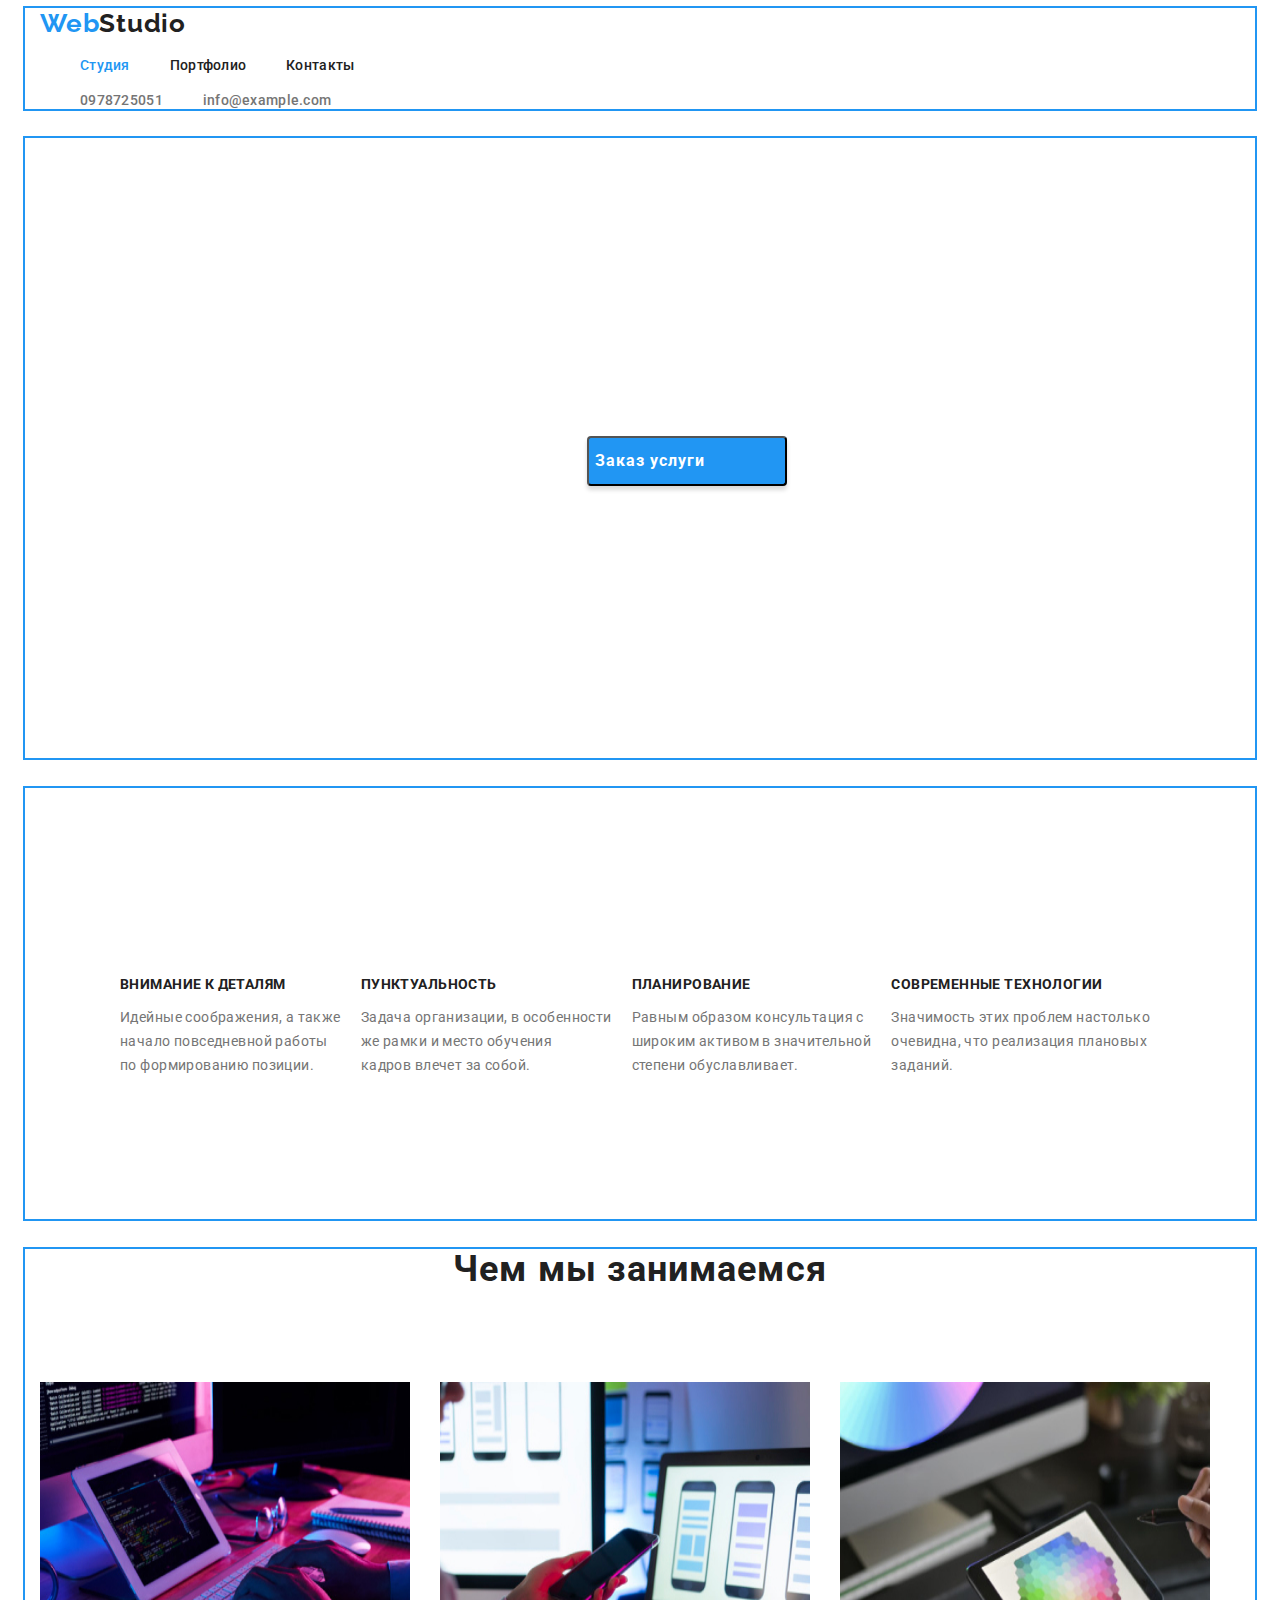
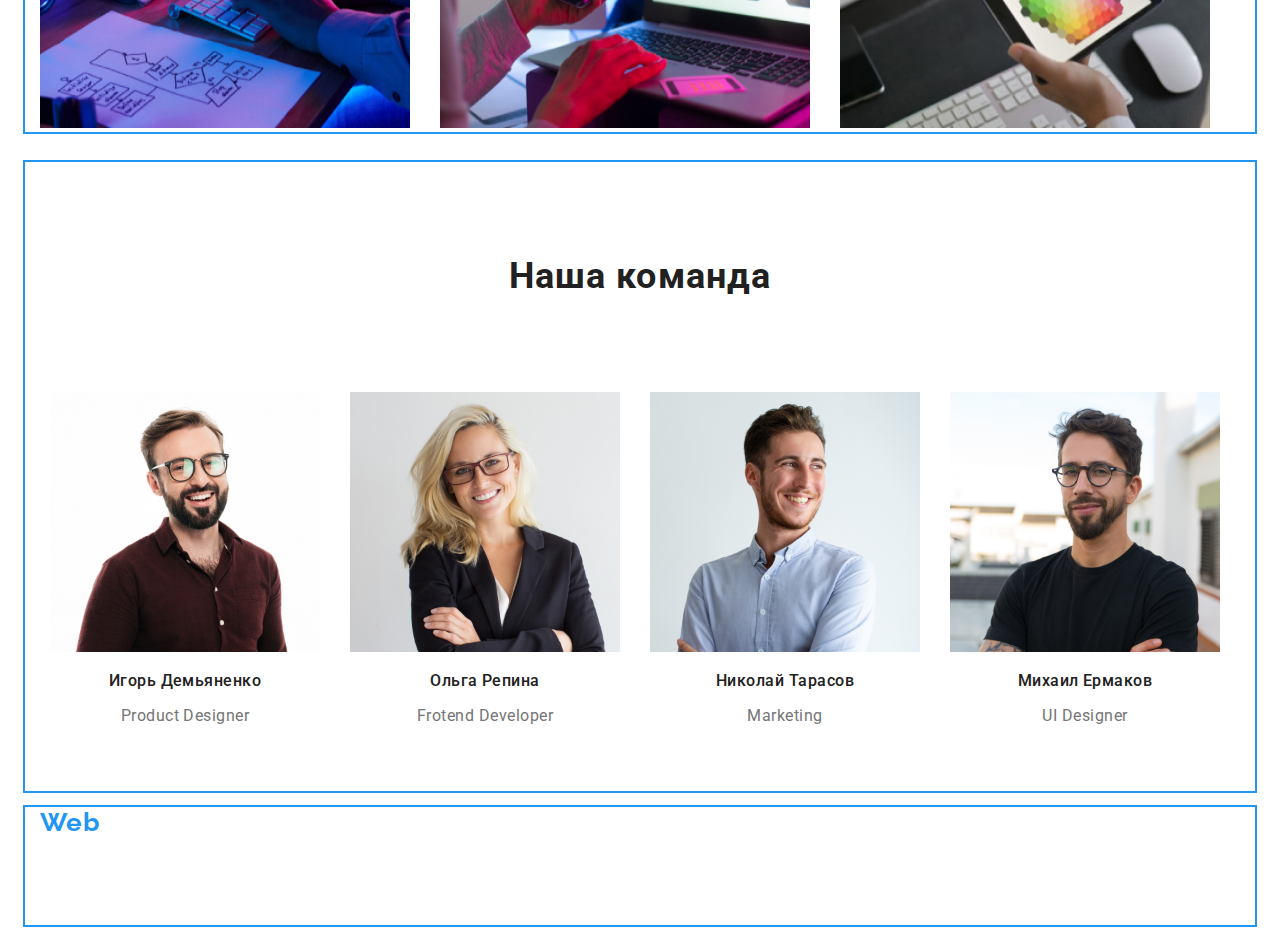
==== index.html @ b0a0b961 "v08" ====
<!DOCTYPE html>
<html lang="ru">
<head>
    <meta charset="UTF-8">
    <meta http-equiv="X-UA-Compatible" content="IE=edge">
    <meta name="viewport" content="width=device-width, initial-scale=1.0">
    <title>HomeWork2|Main</title>
    <link rel="preconnect" href="https://fonts.googleapis.com">
    <link rel="preconnect" href="https://fonts.gstatic.com" crossorigin>
    <link href="https://fonts.googleapis.com/css2?family=Raleway:wght@700&family=Roboto:wght@400;500;700;900&display=swap" rel="stylesheet">
    <link rel="stylesheet" href="https://cdnjs.cloudflare.com/ajax/libs/modern-normalize/1.1.0/modern-normalize.min.css" integrity="sha512-wpPYUAdjBVSE4KJnH1VR1HeZfpl1ub8YT/NKx4PuQ5NmX2tKuGu6U/JRp5y+Y8XG2tV+wKQpNHVUX03MfMFn9Q==" crossorigin="anonymous" referrerpolicy="no-referrer" />
    <link rel="stylesheet" href="./css/index-styles.css"/>
</head>
<body>
   <header>
       <div class="container container-header">
    <a href="./index.html" class="header-logo-web">Web</a><a href="./index.html" class="header-logo-studio">Studio</a>
                   
        <ul class="header-nav-list">
            <li class="header-nav-item"><a href="./index.html" class="header-nav-link-active">Студия</a></li>
            <li class="header-nav-item"><a href="./portfolio.html" class="header-nav-link">Портфолио</a></li>
            <li class="header-nav-item"><a href="./contact.html" class="header-nav-link">Контакты</a></li>
        </ul>
        <ul class="header-contact-list">
            <li class="header-contact-item"><a href="tel:+380978725051" class="header-contact-link-tel">0978725051</a></li>
            <li class="header-contact-item"><a href="mailto:info@example.com" class="header-contact-link-mail">info@example.com</a></li>
        </ul>
    </div>
    </header> 
<main>
    <section>
        <div class="container hero">
        <h1 class="hero-title">эффективные решения <br/> для вашего бизнеса</h1>
           <button type="button" class="button">Заказ услуги</button>
           </div>
    </section>
  
   <section class="services"> 
    <div class="container">
   <ul class="sevices-list">
       <li class="services-item">
           <h3 class="service-title">Внимание к деталям</h3>
           <p class="services-text">Идейные соображения, а также <br />
               начало повседневной работы  <br />
               по формированию позиции.</p>
       </li>
       <li class="services-item">
           <h3 class="service-title">Пунктуальность</h3>
           <p class="services-text">Задача организации, в особенности <br />
                же рамки и место обучения <br />
                кадров влечет за собой.</p>
       </li>
       <li class="services-item">
           <h3 class="service-title">Планирование</h3>
           <p class="services-text">Равным образом консультация с <br />
               широким активом в значительной <br />
                степени обуславливает.</p>
       </li>
       <li class="services-item">
           <h3 class="service-title">Современные технологии</h3>
           <p class="services-text">Значимость этих проблем настолько <br />
               очевидна, что реализация плановых<br />
                заданий.</p>
       </li>
   </ul>
   </div>
   </section> 

<section class="what-we-do">
    <div class="container">
   <h2 class="what-we-do-title">Чем мы занимаемся</h2>
    <ul class="what-we-do-list">
        <li class="what-we-do-item"><img src="./images/box1.jpg" alt="Разработка HTML приложений" width="370" height="346"/></li>
        <li class="what-we-do-item"><img src="./images/box2.jpg" alt="Разработка Java  приложений" width="370" height="346"/></li>
        <li class="what-we-do-item"><img src="./images/box3.jpg" alt="Разработка веб CSS приложений" width="370" height="346"/></li>
    </ul>
    </div>
   </section>
<section  class="our-team">
    <div class="container">
<h2  class="our-team-title">Наша команда</h2>
    <ul class="our-team-list">
        <li class="our-team-item"><img src="./images/team_card_1.jpg" alt="Наши специалисты" width="270" height="260"/> <div class="our-team-item-cont"><h3  class="our-team-text-h3">Игорь Демьяненко</h3><p class="our-team-text-p">Product Designer</p> </div></li>
        <li class="our-team-item"><img src="./images/team_card_2.jpg" alt="Наши специалисты" width="270" height="260"/> <div class="our-team-item-cont"><h3  class="our-team-text-h3">Ольга Репина</h3><p class="our-team-text-p">Frotend Developer</p>  </div></li>
        <li class="our-team-item"><img src="./images/team_card_3.jpg" alt="Наши специалисты" width="270" height="260"/> <div class="our-team-item-cont"><h3  class="our-team-text-h3">Николай Тарасов</h3><p class="our-team-text-p">Marketing</p>  </div></li>
        <li class="our-team-item"><img src="./images/team_card_4.jpg" alt="Наши специалисты" width="270" height="260"/> <div class="our-team-item-cont"><h3  class="our-team-text-h3">Михаил Ермаков</h3><p class="our-team-text-p">UI Designer</p> </div></li>
    </ul> 
</div>
</section>
</main>

<footer class="footer"> 
    <div class="container container-foter">
        
    <div class="footer-log">
        <a href="./index.html" class="footer-logo-web">Web</a><a href="./index.html" class="footer-logo-studio">Studio</a>    <div > 
    </div>

    <address> 
        <ul class="container-nav-foter">
            <li><a href="https://goo.gl/maps/wMssc7S66yAjxJLt8" target="_blank" rel="noopen nofollow noreferrer" class="footer-text-address">г. Киев, пр-т Леси Украинки, 26</a></li>
            <li><a href="mailto:info@example.com" class="footer-text-mail">info@example.com</a></li>
            <li><a href="tel:+380978725051" class="footer-text-tel"> 097 872 50 51</a></li>
        </ul>  
    </address>
  </footer>
</div>
</body>


</html>
---- css/index-styles.css ----
/*--------------------ROOT--------------------*/
:root{
    --main-text-blue-color:  #347cdb;
    --main-text-black-color: #212121;
    --main-text-gray-color:  #757575;
    --main-text-white-color:  #ffffff;
   
    --master-button-color: #347cdb;
    --slave-button-color: #757575;
    
}

/*--------------------HEADER--------------------*/

.header-container{
    width: 1170px;
    height: 50px;
    display: flex;
    list-style: none;
    margin: auto;
}
/***Logo***/
 
.header-logo-container {
    align-items: center;
    display: flex;
    padding-left: 15px;
    
}

.header-logo-web {
    font-family: Raleway;
    font-style: normal;
    font-weight: bold;
    font-size: 26px;
    line-height: 31px;
    letter-spacing: 0.03em;
    list-style: none;
    text-decoration: none;
    color: #2196F3;
    
}

.header-logo-studio {
    font-family: Raleway;
    font-style: normal;
    font-weight: bold;
    font-size: 26px;
    line-height: 31px;
    letter-spacing: 0.03em;
    list-style: none;
    text-decoration: none;
    color: #212121;
}

/***Navigation***/
.header-nav-container{

    display: flex;
    align-items: center;
}

.header-nav-list {
  display: flex;
}

.header-nav-container {
    padding-left: 125px;
}

.header-nav-item + .header-nav-item {
    margin-left: 40px;
}


.header-nav-link-active {
    font-family: Roboto;
    font-style: normal;
    font-weight: 500;
    font-size: 14px;
    line-height: 1.14;
    letter-spacing: 0.02em;
    text-decoration: none;
    list-style: none;
    color: #2196F3;
}


.header-nav-link{
    font-family: Roboto;
    font-style: normal;
    font-weight: 500;
    font-size: 14px;
    line-height: 1.14;
    text-decoration: none;
    list-style: none;
    letter-spacing: 0.02em;

    color: #212121;

}

/***Contact***/
.header-contact-container {
    display: flex;
    align-items: center;
    margin-left: auto;
}

.header-contact-list {
    display: flex;
}

.header-contact-item + .header-contact-item{
    margin-left: 40px;
}


.header-contact-link-tel{
    font-family: Roboto;
font-style: normal;
font-weight: 500;
font-size: 14px;
line-height: 1.14;
letter-spacing: 0.02em;
text-decoration: none;
color: #757575;

}

.header-contact-link-mail{
    font-family: Roboto;
    font-style: normal;
    font-weight: 500;
    font-size: 14px;
    line-height: 1.14;
    letter-spacing: 0.02em;
    color: #757575;
    text-decoration: none;
}


.header-contact-link-mail:hover {
    font-family: Roboto;
    font-style: normal;
    font-weight: 500;
    font-size: 14px;
    line-height: 1.14;
    letter-spacing: 0.02em;
    text-decoration: none;
    color: var(--main-text-blue-color);
}

/*----------------->BODY<----------------------*/

body {
    font-family: "Roboto", "sans-serif";

}

/*Disable list for "ul"*/
ul {
    list-style: none;
}

/*---->container*/
.container {
    width: 1200px;
    padding-left: 15px;
    padding-right: 15px;
    margin: 0 auto;
    outline: 2px solid #2196F3;
}

/*Button.*/

.button{
    width: 200px;
    height: 50px;
    padding-top: 200pxs;
    font-family: Roboto;
    font-style: normal;
    font-weight: bold;
    font-size: 16px;
    line-height: 1.87;
    display: flex;
    align-items: center;
    text-align: center;
    letter-spacing: 0.06em;
    color: #FFFFFF;
    background: #2196F3;
    box-shadow: 0px 4px 4px rgba(0, 0, 0, 0.15);
    border-radius: 4px;
    position: absolute;

left: calc(50% - 136px/2 + 15px);
top: 436px;
margin-bottom: 60px;
}

/**/

.hero-container{
    width: 117Ы0px;
    height: 600;
    background: #757575;
}

.hero-title {
    font-family: Roboto;
    font-style: normal;
    font-weight: 900;
    font-size: 44px;
    line-height: 1.36;
    letter-spacing: 0.06em;
    text-transform: uppercase;
    
    color: #ffffff;
    padding-top: 200px;
    padding-left: 250px;
    padding-bottom: 300px;

}

/*Service*/

.sevices-list {
    padding-top: 94px;
    padding-left: 80px;
    padding-bottom: 127px;

    display: flex;
}

.services-item + .services-item{
    margin-left: 20px;
}


.service-title {
    font-family: Roboto;
    font-style: normal;
    font-weight: bold;
    font-size: 14px;
    line-height: 1.16;
    letter-spacing: 0.03em;
    text-transform: uppercase;
    color: #212121;

    margin-top: 94px;
  
}

.services-text{
    font-family: Roboto;
    font-style: normal;
    font-weight: normal;
    font-size: 14px;
    line-height: 1.71;
    /* or 171% */

    letter-spacing: 0.03em;

    color: #757575;
    margin-top: 10px;
}

/*What we do*/



.what-we-do-list{
    display: flex;
    margin-left: -20px;
}
.what-we-do-item{
    margin-left: -20px;
}
.what-we-do-item + .what-we-do-item{
    margin-left: 30px;
}
.what-we-do-title {
    font-family: Roboto;
    font-style: normal;
    font-weight: bold;
    font-size: 36px;
    line-height: 1.16;
    letter-spacing: 0.03em;
    color: #212121;
    margin-bottom: 92px;
    text-align: center
}

/*our-team*/
.our-team-container{
    width: 1200px;
    height: 648;
    margin-left: -15px;
    background:  #F5F4FA;
}

.our-team-item-container {
    display: flex;
    width: calc(100% / 4 - 30px);
    margin-left: 20px;
}

.our-team-list{
    margin-top: 94px;
    display: flex;
    margin-left: -30px;
}


.our-team-item +.our-team-item{
    margin-left: 30px;
}

.our-team-title{
    padding-top: 94px;
    margin-bottom: 30px;
    font-family: Roboto;
    font-style: normal;
    font-weight: bold;
    font-size: 36px;
    line-height: 1.16;
    letter-spacing: 0.03em;
    color: #212121;
    text-align: center;

}

.our-team-text-h3 {
    font-family: Roboto;
    font-style: normal;
    font-weight: 500;
    font-size: 16px;
    line-height: 1.18; 
    letter-spacing: 0.03em;
    color: #212121;
    text-align: center;
}


.our-team-text-p {
    font-family: Roboto;
    font-style: normal;
    font-weight: normal;
    font-size: 16px;
    line-height: 1.18;
    letter-spacing: 0.03em;
    color: #757575;
    margin-top: 10px;
    margin-bottom: 65px;
    text-align: center;
}


/*----------------->FOOTER<----------------------*/
.footer-container {
    width: 1200px;
    height: 152px;
    background: #212121;
    
}

.footer-logo-container{
    margin-left: 215px;
    padding-top: 100px;
}


.footer-address-list{
margin-left: -45px;
}
.footer-address-item {
    margin-top: 9px;
}

.footer-logo-web {
    font-family: Raleway;
    font-style: normal;
    font-weight: bold;
    font-size: 26px;
    line-height: 1.19;
    list-style: none;
    text-decoration: none;
    letter-spacing: 0.03em;
    color: #2196F3;

}

.footer-logo-studio {
    font-family: Raleway;
    font-style: normal;
    font-weight: bold;
    font-size: 26px;
    line-height: 1.19;
    list-style: none;
    text-decoration: none;
    letter-spacing: 0.03em;
    color: #ffffff;
}


.footer-text-address {
    font-family: Roboto;
    font-style: normal;
    font-weight: normal;
    font-size: 14px;
    line-height: 1.71;
    letter-spacing: 0.03em;
    color: #FFFFFF;
    text-decoration: none;
}

.footer-text-mail {
    font-family: Roboto;
    font-style: normal;
    font-weight: normal;
    font-size: 14px;
    line-height: 1.71;
    /* identical to box height, or 171% */

    letter-spacing: 0.03em;

    color: rgba(255, 255, 255, 0.6);
    text-decoration: none;
}

.footer-text-tel {
    font-family: Roboto;
    font-style: normal;
    font-weight: normal;
    font-size: 14px;
    line-height: 1.71;
    letter-spacing: 0.03em;

    color: rgba(255, 255, 255, 0.6);
    text-decoration: none;
}
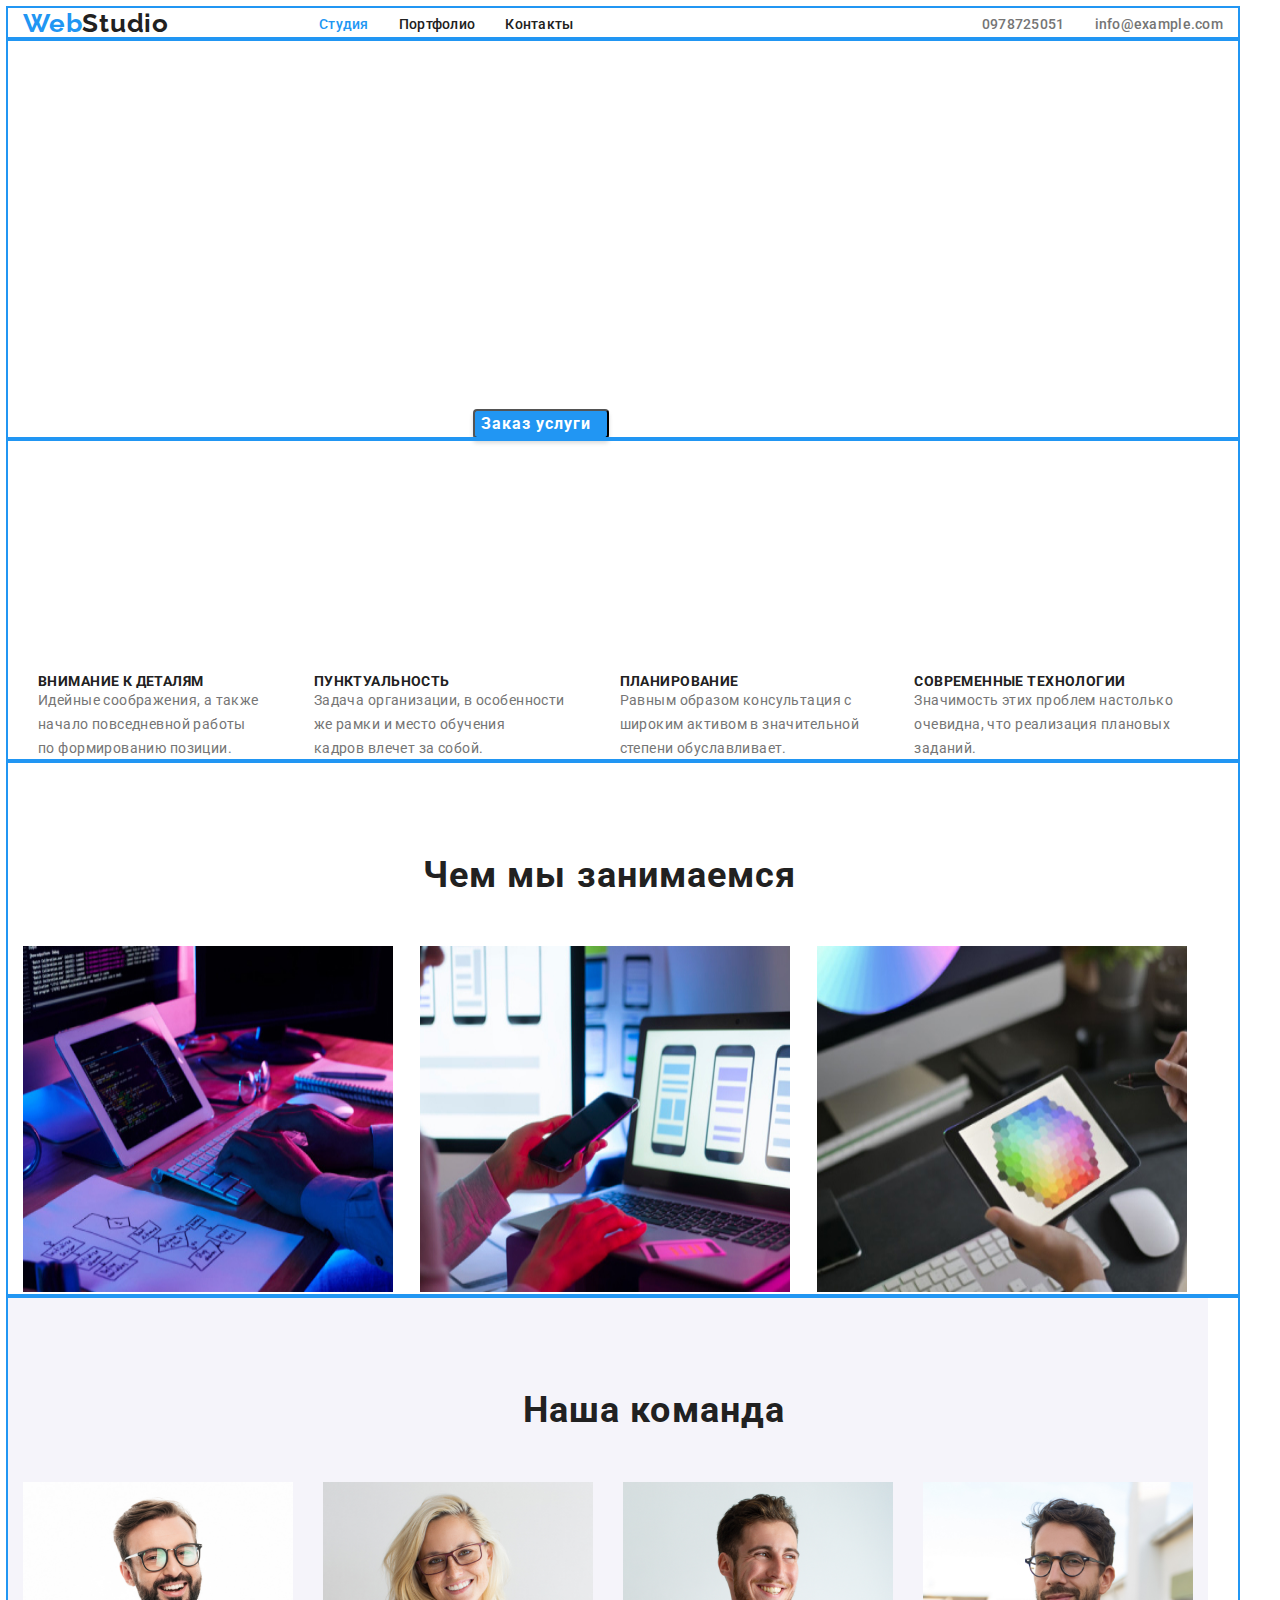
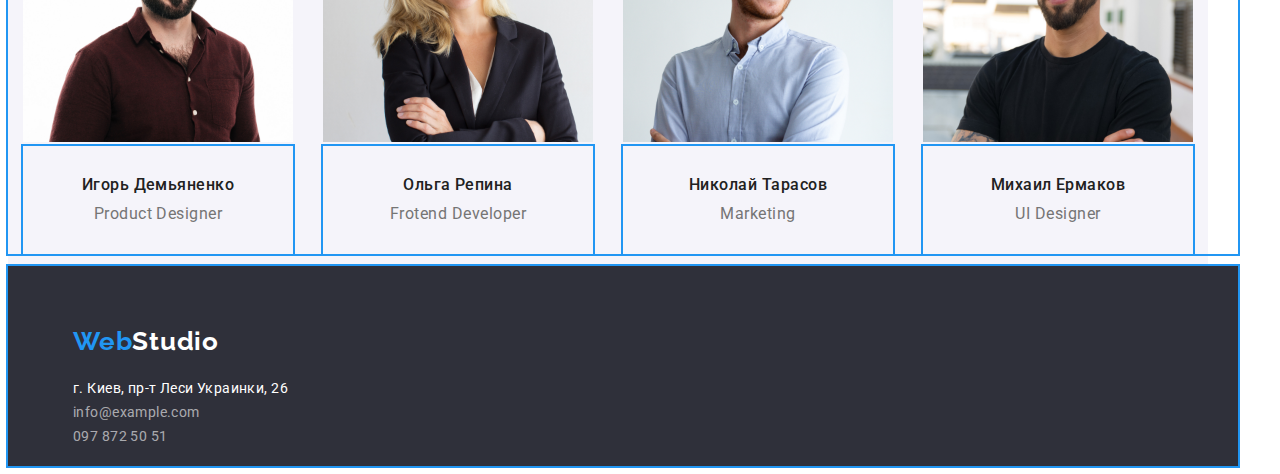
==== commit e853e6b6: "Add files via upload" ====
--- a/index.html
+++ b/index.html
@@ -4,13 +4,14 @@
     <meta charset="UTF-8">
     <meta http-equiv="X-UA-Compatible" content="IE=edge">
     <meta name="viewport" content="width=device-width, initial-scale=1.0">
-    <title>HomeWork2|Main</title>
+    <title>HomeWork3.v9|Main</title>
     <link rel="preconnect" href="https://fonts.googleapis.com">
     <link rel="preconnect" href="https://fonts.gstatic.com" crossorigin>
     <link href="https://fonts.googleapis.com/css2?family=Raleway:wght@700&family=Roboto:wght@400;500;700;900&display=swap" rel="stylesheet">
     <link rel="stylesheet" href="https://cdnjs.cloudflare.com/ajax/libs/modern-normalize/1.1.0/modern-normalize.min.css" integrity="sha512-wpPYUAdjBVSE4KJnH1VR1HeZfpl1ub8YT/NKx4PuQ5NmX2tKuGu6U/JRp5y+Y8XG2tV+wKQpNHVUX03MfMFn9Q==" crossorigin="anonymous" referrerpolicy="no-referrer" />
     <link rel="stylesheet" href="./css/index-styles.css"/>
 </head>
+
 <body>
    <header>
        <div class="container container-header">
@@ -28,11 +29,11 @@
     </div>
     </header> 
 <main>
-    <section>
-        <div class="container hero">
+    <section class="hero-main">
+        <div class="container">
         <h1 class="hero-title">эффективные решения <br/> для вашего бизнеса</h1>
            <button type="button" class="button">Заказ услуги</button>
-           </div>
+        
     </section>
   
    <section class="services"> 
--- a/css/index-styles.css
+++ b/css/index-styles.css
@@ -1,441 +1,415 @@
-/*--------------------ROOT--------------------*/
-:root{
-    --main-text-blue-color:  #347cdb;
-    --main-text-black-color: #212121;
-    --main-text-gray-color:  #757575;
-    --main-text-white-color:  #ffffff;
-   
-    --master-button-color: #347cdb;
-    --slave-button-color: #757575;
-    
-}
-
-/*--------------------HEADER--------------------*/
-
-.header-container{
-    width: 1170px;
-    height: 50px;
-    display: flex;
-    list-style: none;
-    margin: auto;
-}
-/***Logo***/
- 
-.header-logo-container {
-    align-items: center;
-    display: flex;
-    padding-left: 15px;
-    
-}
-
-.header-logo-web {
-    font-family: Raleway;
-    font-style: normal;
-    font-weight: bold;
-    font-size: 26px;
-    line-height: 31px;
-    letter-spacing: 0.03em;
-    list-style: none;
-    text-decoration: none;
-    color: #2196F3;
-    
-}
-
-.header-logo-studio {
-    font-family: Raleway;
-    font-style: normal;
-    font-weight: bold;
-    font-size: 26px;
-    line-height: 31px;
-    letter-spacing: 0.03em;
-    list-style: none;
-    text-decoration: none;
-    color: #212121;
-}
-
-/***Navigation***/
-.header-nav-container{
-
-    display: flex;
-    align-items: center;
-}
-
-.header-nav-list {
-  display: flex;
-}
-
-.header-nav-container {
-    padding-left: 125px;
-}
-
-.header-nav-item + .header-nav-item {
-    margin-left: 40px;
-}
-
-
-.header-nav-link-active {
-    font-family: Roboto;
-    font-style: normal;
-    font-weight: 500;
-    font-size: 14px;
-    line-height: 1.14;
-    letter-spacing: 0.02em;
-    text-decoration: none;
-    list-style: none;
-    color: #2196F3;
-}
-
-
-.header-nav-link{
-    font-family: Roboto;
-    font-style: normal;
-    font-weight: 500;
-    font-size: 14px;
-    line-height: 1.14;
-    text-decoration: none;
-    list-style: none;
-    letter-spacing: 0.02em;
-
-    color: #212121;
-
-}
-
-/***Contact***/
-.header-contact-container {
-    display: flex;
-    align-items: center;
-    margin-left: auto;
-}
-
-.header-contact-list {
-    display: flex;
-}
-
-.header-contact-item + .header-contact-item{
-    margin-left: 40px;
-}
-
-
-.header-contact-link-tel{
-    font-family: Roboto;
-font-style: normal;
-font-weight: 500;
-font-size: 14px;
-line-height: 1.14;
-letter-spacing: 0.02em;
-text-decoration: none;
-color: #757575;
-
-}
-
-.header-contact-link-mail{
-    font-family: Roboto;
-    font-style: normal;
-    font-weight: 500;
-    font-size: 14px;
-    line-height: 1.14;
-    letter-spacing: 0.02em;
-    color: #757575;
-    text-decoration: none;
-}
-
-
-.header-contact-link-mail:hover {
-    font-family: Roboto;
-    font-style: normal;
-    font-weight: 500;
-    font-size: 14px;
-    line-height: 1.14;
-    letter-spacing: 0.02em;
-    text-decoration: none;
-    color: var(--main-text-blue-color);
-}
-
-/*----------------->BODY<----------------------*/
-
-body {
-    font-family: "Roboto", "sans-serif";
-
-}
-
-/*Disable list for "ul"*/
-ul {
-    list-style: none;
-}
-
-/*---->container*/
-.container {
-    width: 1200px;
-    padding-left: 15px;
-    padding-right: 15px;
-    margin: 0 auto;
-    outline: 2px solid #2196F3;
-}
-
-/*Button.*/
-
-.button{
-    width: 200px;
-    height: 50px;
-    padding-top: 200pxs;
-    font-family: Roboto;
-    font-style: normal;
-    font-weight: bold;
-    font-size: 16px;
-    line-height: 1.87;
-    display: flex;
-    align-items: center;
-    text-align: center;
-    letter-spacing: 0.06em;
-    color: #FFFFFF;
-    background: #2196F3;
-    box-shadow: 0px 4px 4px rgba(0, 0, 0, 0.15);
-    border-radius: 4px;
-    position: absolute;
-
-left: calc(50% - 136px/2 + 15px);
-top: 436px;
-margin-bottom: 60px;
-}
-
-/**/
-
-.hero-container{
-    width: 117Ы0px;
-    height: 600;
-    background: #757575;
-}
-
-.hero-title {
-    font-family: Roboto;
-    font-style: normal;
-    font-weight: 900;
-    font-size: 44px;
-    line-height: 1.36;
-    letter-spacing: 0.06em;
-    text-transform: uppercase;
-    
-    color: #ffffff;
-    padding-top: 200px;
-    padding-left: 250px;
-    padding-bottom: 300px;
-
-}
-
-/*Service*/
-
-.sevices-list {
-    padding-top: 94px;
-    padding-left: 80px;
-    padding-bottom: 127px;
-
-    display: flex;
-}
-
-.services-item + .services-item{
-    margin-left: 20px;
-}
-
-
-.service-title {
-    font-family: Roboto;
-    font-style: normal;
-    font-weight: bold;
-    font-size: 14px;
-    line-height: 1.16;
-    letter-spacing: 0.03em;
-    text-transform: uppercase;
-    color: #212121;
-
-    margin-top: 94px;
-  
-}
-
-.services-text{
-    font-family: Roboto;
-    font-style: normal;
-    font-weight: normal;
-    font-size: 14px;
-    line-height: 1.71;
-    /* or 171% */
-
-    letter-spacing: 0.03em;
-
-    color: #757575;
-    margin-top: 10px;
-}
-
-/*What we do*/
-
-
-
-.what-we-do-list{
-    display: flex;
-    margin-left: -20px;
-}
-.what-we-do-item{
-    margin-left: -20px;
-}
-.what-we-do-item + .what-we-do-item{
-    margin-left: 30px;
-}
-.what-we-do-title {
-    font-family: Roboto;
-    font-style: normal;
-    font-weight: bold;
-    font-size: 36px;
-    line-height: 1.16;
-    letter-spacing: 0.03em;
-    color: #212121;
-    margin-bottom: 92px;
-    text-align: center
-}
-
-/*our-team*/
-.our-team-container{
-    width: 1200px;
-    height: 648;
-    margin-left: -15px;
-    background:  #F5F4FA;
-}
-
-.our-team-item-container {
-    display: flex;
-    width: calc(100% / 4 - 30px);
-    margin-left: 20px;
-}
-
-.our-team-list{
-    margin-top: 94px;
-    display: flex;
-    margin-left: -30px;
-}
-
-
-.our-team-item +.our-team-item{
-    margin-left: 30px;
-}
-
-.our-team-title{
-    padding-top: 94px;
-    margin-bottom: 30px;
-    font-family: Roboto;
-    font-style: normal;
-    font-weight: bold;
-    font-size: 36px;
-    line-height: 1.16;
-    letter-spacing: 0.03em;
-    color: #212121;
-    text-align: center;
-
-}
-
-.our-team-text-h3 {
-    font-family: Roboto;
-    font-style: normal;
-    font-weight: 500;
-    font-size: 16px;
-    line-height: 1.18; 
-    letter-spacing: 0.03em;
-    color: #212121;
-    text-align: center;
-}
-
-
-.our-team-text-p {
-    font-family: Roboto;
-    font-style: normal;
-    font-weight: normal;
-    font-size: 16px;
-    line-height: 1.18;
-    letter-spacing: 0.03em;
-    color: #757575;
-    margin-top: 10px;
-    margin-bottom: 65px;
-    text-align: center;
-}
-
-
-/*----------------->FOOTER<----------------------*/
-.footer-container {
-    width: 1200px;
-    height: 152px;
-    background: #212121;
-    
-}
-
-.footer-logo-container{
-    margin-left: 215px;
-    padding-top: 100px;
-}
-
-
-.footer-address-list{
-margin-left: -45px;
-}
-.footer-address-item {
-    margin-top: 9px;
-}
-
-.footer-logo-web {
-    font-family: Raleway;
-    font-style: normal;
-    font-weight: bold;
-    font-size: 26px;
-    line-height: 1.19;
-    list-style: none;
-    text-decoration: none;
-    letter-spacing: 0.03em;
-    color: #2196F3;
-
-}
-
-.footer-logo-studio {
-    font-family: Raleway;
-    font-style: normal;
-    font-weight: bold;
-    font-size: 26px;
-    line-height: 1.19;
-    list-style: none;
-    text-decoration: none;
-    letter-spacing: 0.03em;
-    color: #ffffff;
-}
-
-
-.footer-text-address {
-    font-family: Roboto;
-    font-style: normal;
-    font-weight: normal;
-    font-size: 14px;
-    line-height: 1.71;
-    letter-spacing: 0.03em;
-    color: #FFFFFF;
-    text-decoration: none;
-}
-
-.footer-text-mail {
-    font-family: Roboto;
-    font-style: normal;
-    font-weight: normal;
-    font-size: 14px;
-    line-height: 1.71;
-    /* identical to box height, or 171% */
-
-    letter-spacing: 0.03em;
-
-    color: rgba(255, 255, 255, 0.6);
-    text-decoration: none;
-}
-
-.footer-text-tel {
-    font-family: Roboto;
-    font-style: normal;
-    font-weight: normal;
-    font-size: 14px;
-    line-height: 1.71;
-    letter-spacing: 0.03em;
-
-    color: rgba(255, 255, 255, 0.6);
-    text-decoration: none;
-}
+/*--------------------ROOT--------------------*/
+:root{
+    --main-text-blue-color:  #347cdb;
+    --main-text-black-color: #212121;
+    --main-text-gray-color:  #757575;
+    --main-text-white-color:  #ffffff;
+   
+    --master-button-color: #347cdb;
+    --slave-button-color: #757575;
+    
+}
+
+/*--------------------HEADER--------------------*/
+.container-header{
+    display: flex;
+    align-items: center;
+
+}
+/*Logo*/
+.header-logo-web {
+    font-family: Raleway;
+    font-style: normal;
+    font-weight: bold;
+    font-size: 26px;
+    line-height: 31px;
+    letter-spacing: 0.03em;
+    list-style: none;
+    text-decoration: none;
+    color: #2196F3;
+     
+}
+
+.header-logo-studio {
+    font-family: Raleway;
+    font-style: normal;
+    font-weight: bold;
+    font-size: 26px;
+    line-height: 31px;
+    letter-spacing: 0.03em;
+    list-style: none;
+    text-decoration: none;
+    color: #212121;
+  
+}
+/*Navigation*/
+
+.header-nav-list{
+    display: flex;
+ padding-left: 150px;
+}
+
+
+.header-nav-item + .header-nav-item {
+margin-left: 30px;
+}
+
+.header-nav-link-active {
+    font-family: Roboto;
+    font-style: normal;
+    font-weight: 500;
+    font-size: 14px;
+    line-height: 1.14;
+    letter-spacing: 0.02em;
+    text-decoration: none;
+    color: #2196F3;
+  
+}
+
+.header-nav-link{
+    font-family: Roboto;
+    font-style: normal;
+    font-weight: 500;
+    font-size: 14px;
+    line-height: 1.14;
+    text-decoration: none;
+    letter-spacing: 0.02em;
+
+    color: #212121;
+  }
+
+
+
+/*Contact*/
+.header-contact-list{
+    display: flex;
+    margin-left: auto;
+}
+
+.header-contact-item + .header-contact-item{
+    margin-left: 30px;
+}
+
+.header-contact-link-tel{
+    font-family: Roboto;
+font-style: normal;
+font-weight: 500;
+font-size: 14px;
+line-height: 1.14;
+letter-spacing: 0.02em;
+text-decoration: none;
+color: #757575;
+
+}
+
+.header-contact-link-mail{
+    font-family: Roboto;
+    font-style: normal;
+    font-weight: 500;
+    font-size: 14px;
+    line-height: 1.14;
+    letter-spacing: 0.02em;
+    color: #757575;
+    text-decoration: none;
+}
+
+
+.header-contact-link-mail:hover {
+    font-family: Roboto;
+    font-style: normal;
+    font-weight: 500;
+    font-size: 14px;
+    line-height: 1.14;
+    letter-spacing: 0.02em;
+    text-decoration: none;
+    color: var(--main-text-blue-color);
+}
+
+/*----------------->BODY<----------------------*/
+p, h1, h2, h3, h4, h5, h6 {
+    margin: 0;
+}
+
+body {
+    font-family: "Roboto", "sans-serif";
+
+}
+
+.container {
+    width: 1200px;
+    padding-left: 15px;
+    padding-right: 15px;
+    outline: 2px solid #2196F3;
+    margin: 0px;
+}
+
+/*Disable list for "ul"*/
+ul, li {
+    list-style: none;
+    margin: 0;
+    padding: 0;
+}
+
+.img{
+    display: block;
+}
+
+/*Button.*/
+.button{
+    font-family: Roboto;
+    font-style: normal;
+    font-weight: bold;
+    font-size: 16px;
+    line-height: 1.87;
+    display: flex;
+    align-items: center;
+    text-align: center;
+    letter-spacing: 0.06em;
+    color: #FFFFFF;
+    background: #2196F3;
+    box-shadow: 0px 4px 4px rgba(0, 0, 0, 0.15);
+    border-radius: 4px;
+     width: 136px;
+height: 30px;
+left:200px;
+top: 436px;
+margin-top: 50px;
+margin-left: 450px;
+   
+}
+
+/*hero*/
+
+
+.hero{
+    width: 1200px;
+    height: 600px;
+    background: #2F303A;
+}
+
+.hero-title {
+    font-family: Roboto;
+    font-style: normal;
+    font-weight: 900;
+    font-size: 44px;
+    line-height: 1.36;
+    letter-spacing: 0.06em;
+    text-transform: uppercase;
+    color: #ffffff;
+    padding-top: 200px;
+    padding-left: 215px;
+}
+
+/*Service*/
+.sevices-list{
+    display: flex;
+}
+
+.services-item{
+    margin-top: 140px;
+    margin-left: 15px;
+    margin-right: 15px;
+}
+
+.services-item + .services-item{
+    margin-left: 40px;
+}
+.service-title {
+    font-family: Roboto;
+    font-style: normal;
+    font-weight: bold;
+    font-size: 14px;
+    line-height: 1.16;
+    letter-spacing: 0.03em;
+    text-transform: uppercase;
+    color: #212121;
+    padding-top: 94px;
+ 
+}
+
+.services-text{
+    font-family: Roboto;
+    font-style: normal;
+    font-weight: normal;
+    font-size: 14px;
+    line-height: 1.71;
+    /* or 171% */
+
+    letter-spacing: 0.03em;
+
+    color: #757575;
+}
+
+/*What we do*/
+.what-we-do-title {
+    font-family: Roboto;
+    font-style: normal;
+    font-weight: bold;
+    font-size: 36px;
+    line-height: 1.16;
+    letter-spacing: 0.03em;
+    color: #212121;
+
+    padding-top: 94px;
+    padding-left: 400px;
+    padding-bottom: 50px;
+
+}
+
+.what-we-do-list {
+    display: flex;
+}
+
+.what-we-do-item + .what-we-do-item{
+    margin-left: 27px;
+}
+
+/*our-team*/
+
+.our-team{
+    width: 1200px;
+    height: 570px;
+    background: #F5F4FA;
+
+}
+.our-team-title{
+    font-family: Roboto;
+    font-style: normal;
+    font-weight: bold;
+    font-size: 36px;
+    line-height: 1.16;
+    letter-spacing: 0.03em;
+    color: #212121;
+    padding-top: 94px;
+    padding-left: 500px;
+    padding-bottom: 50px;
+
+
+}
+
+.our-team-list {
+    display: flex;
+    }
+
+.our-team-item +.our-team-item{
+    margin-left: 30px;
+}
+.our-team-text-h3 {
+    font-family: Roboto;
+    font-style: normal;
+    font-weight: 500;
+    font-size: 16px;
+    line-height: 1.18; 
+    letter-spacing: 0.03em;
+    color: #212121;
+
+    padding-top: 30px;
+    text-align: center;
+    
+}
+
+
+.our-team-text-p {
+    font-family: Roboto;
+    font-style: normal;
+    font-weight: normal;
+    font-size: 16px;
+    line-height: 1.18;
+    letter-spacing: 0.03em;
+    color: #757575;
+
+    text-align: center;
+    padding-top: 10px;
+    padding-bottom: 30px;
+
+
+}
+
+.our-team-item-cont {
+    outline: 2px solid #2196F3;
+}
+
+
+/*----------------->FOOTER<----------------------*/
+.footer-logo-web {
+    font-family: Raleway;
+    font-style: normal;
+    font-weight: bold;
+    font-size: 26px;
+    line-height: 1.19;
+    list-style: none;
+    text-decoration: none;
+    letter-spacing: 0.03em;
+    color: #2196F3;
+
+ 
+ }
+
+.footer-logo-studio {
+    font-family: Raleway;
+    font-style: normal;
+    font-weight: bold;
+    font-size: 26px;
+    line-height: 1.19;
+    list-style: none;
+    text-decoration: none;
+    letter-spacing: 0.03em;
+    color: #ffffff;
+}
+
+
+.footer-text-address {
+    font-family: Roboto;
+    font-style: normal;
+    font-weight: normal;
+    font-size: 14px;
+    line-height: 1.71;
+    letter-spacing: 0.03em;
+    color: #FFFFFF;
+    text-decoration: none;
+
+   
+}
+
+.footer-text-mail {
+    font-family: Roboto;
+    font-style: normal;
+    font-weight: normal;
+    font-size: 14px;
+    line-height: 1.71;
+    /* identical to box height, or 171% */
+
+    letter-spacing: 0.03em;
+    color: rgba(255, 255, 255, 0.6);
+    text-decoration: none;
+
+}
+
+.footer-text-tel {
+    font-family: Roboto;
+    font-style: normal;
+    font-weight: normal;
+    font-size: 14px;
+    line-height: 1.71;
+    letter-spacing: 0.03em;
+
+    color: rgba(255, 255, 255, 0.6);
+    text-decoration: none;
+   
+}
+
+.container-foter{
+    width: 1200px;
+    height: 200px;
+    background: #2F303A;
+}
+
+.container-nav-foter{
+    padding-top: 20px;
+      
+}
+.footer-log{
+    padding-top: 60px;
+    padding-left: 50px;
+    margin: 0;
+}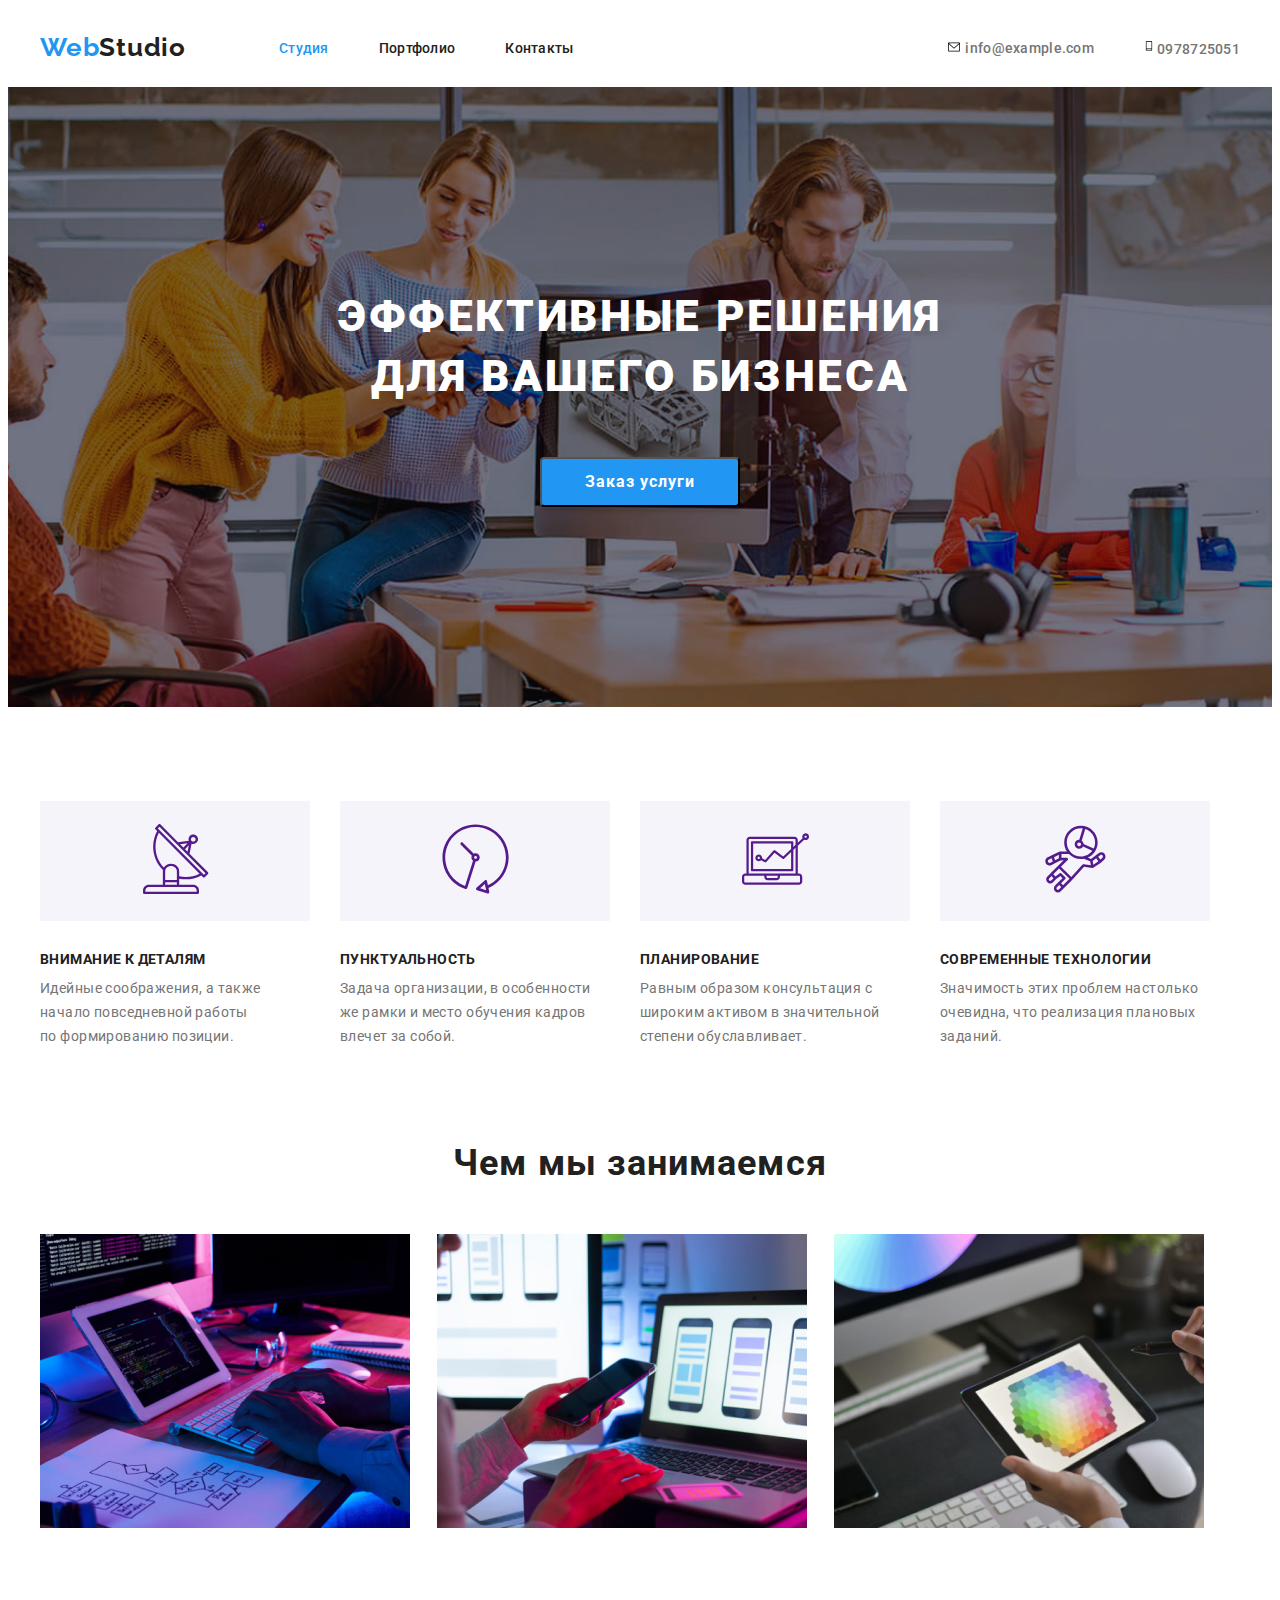
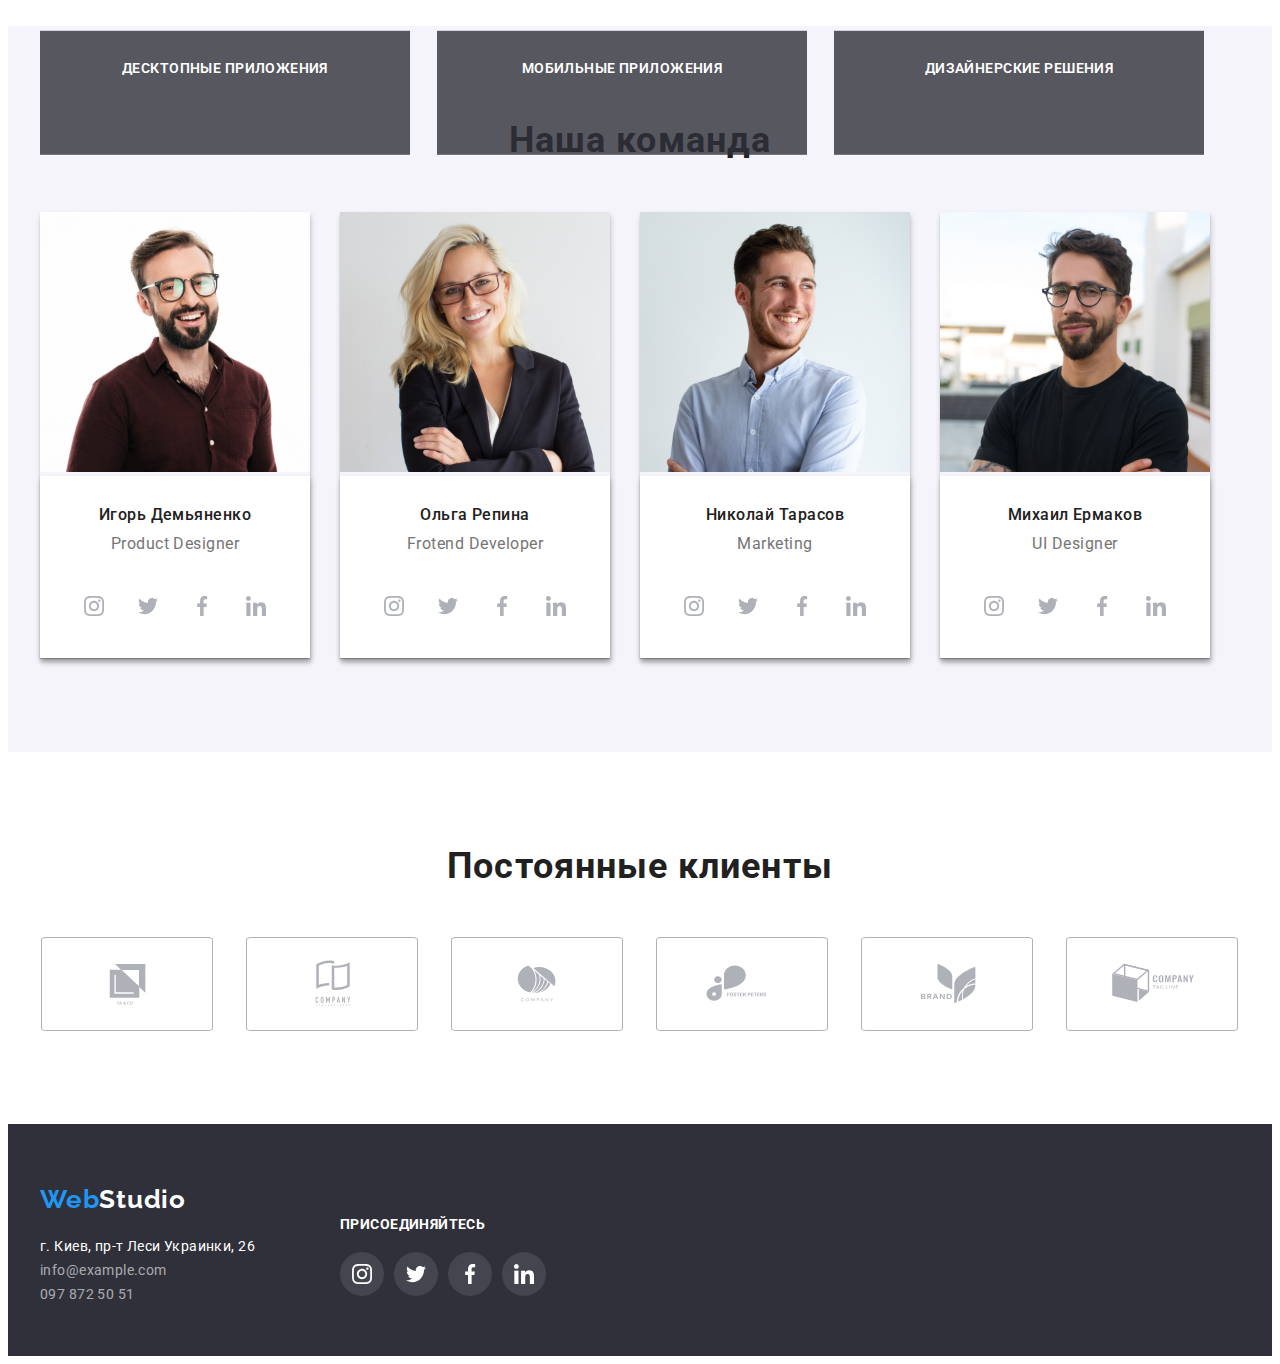
==== commit 294563cf: "v_00" ====
--- a/index.html
+++ b/index.html
@@ -4,7 +4,7 @@
     <meta charset="UTF-8">
     <meta http-equiv="X-UA-Compatible" content="IE=edge">
     <meta name="viewport" content="width=device-width, initial-scale=1.0">
-    <title>HomeWork3.v9|Main</title>
+    <title>HomeWork5.v07|Main</title>
     <link rel="preconnect" href="https://fonts.googleapis.com">
     <link rel="preconnect" href="https://fonts.gstatic.com" crossorigin>
     <link href="https://fonts.googleapis.com/css2?family=Raleway:wght@700&family=Roboto:wght@400;500;700;900&display=swap" rel="stylesheet">
@@ -13,56 +13,45 @@
 </head>
 
 <body>
-   <header>
-       <div class="container container-header">
-    <a href="./index.html" class="header-logo-web">Web</a><a href="./index.html" class="header-logo-studio">Studio</a>
-                   
-        <ul class="header-nav-list">
-            <li class="header-nav-item"><a href="./index.html" class="header-nav-link-active">Студия</a></li>
-            <li class="header-nav-item"><a href="./portfolio.html" class="header-nav-link">Портфолио</a></li>
-            <li class="header-nav-item"><a href="./contact.html" class="header-nav-link">Контакты</a></li>
-        </ul>
-        <ul class="header-contact-list">
-            <li class="header-contact-item"><a href="tel:+380978725051" class="header-contact-link-tel">0978725051</a></li>
-            <li class="header-contact-item"><a href="mailto:info@example.com" class="header-contact-link-mail">info@example.com</a></li>
-        </ul>
-    </div>
-    </header> 
+    <header>
+        <div class="container container-header">
+             <a href="./index.html" class="header-logo-web">Web</a><a href="./index.html" class="header-logo-studio">Studio</a>
+                    
+         <ul class="header-nav-list">
+             <li class="header-nav-item"><a href="./index.html" class="header-nav-link-active">Студия</a></li>
+             <li class="header-nav-item"><a href="./portfolio.html" class="header-nav-link">Портфолио</a></li>
+             <li class="header-nav-item"><a href="./contact.html" class="header-nav-link">Контакты</a></li>
+         </ul>
+ 
+         <ul class="header-contact-list">
+             <li class="header-contact-item">  <a href="mailto:info@example.com" class="header-contact-link"> <svg width="16" height="12"><use href="./images/icons.svg#icon-header-mail" ></use></svg> info@example.com</a></li>
+             <li class="header-contact-item">  <a href="tel:+380978725051"       class="header-contact-link"> <svg width="10" height="16"><use href="./images/icons.svg#icon-header-tel" ></use></svg>  0978725051</a></li>
+            
+         
+         </ul>
+     </div>
+     
+     </div>
+     </header>  
 <main>
     <section class="hero-main">
         <div class="container">
+            
+
+           
+
         <h1 class="hero-title">эффективные решения <br/> для вашего бизнеса</h1>
-           <button type="button" class="button">Заказ услуги</button>
+           <button type="button" class="button" data-modal-open>Заказ услуги</button>
         
     </section>
-  
-   <section class="services"> 
+
+    <section class="services"> 
     <div class="container">
    <ul class="sevices-list">
-       <li class="services-item">
-           <h3 class="service-title">Внимание к деталям</h3>
-           <p class="services-text">Идейные соображения, а также <br />
-               начало повседневной работы  <br />
-               по формированию позиции.</p>
-       </li>
-       <li class="services-item">
-           <h3 class="service-title">Пунктуальность</h3>
-           <p class="services-text">Задача организации, в особенности <br />
-                же рамки и место обучения <br />
-                кадров влечет за собой.</p>
-       </li>
-       <li class="services-item">
-           <h3 class="service-title">Планирование</h3>
-           <p class="services-text">Равным образом консультация с <br />
-               широким активом в значительной <br />
-                степени обуславливает.</p>
-       </li>
-       <li class="services-item">
-           <h3 class="service-title">Современные технологии</h3>
-           <p class="services-text">Значимость этих проблем настолько <br />
-               очевидна, что реализация плановых<br />
-                заданий.</p>
-       </li>
+       <li class="services-item"> <a href="" class="services-link-icon"><div class="services-link-container"><svg class="services-link-icon" width="67" height="70"><use href="./images/icons.svg#icon-services-01" ></use></svg></a> </div> <h3 class="service-title">Внимание к деталям</h3>     <p class="services-text">Идейные соображения, а также <br /> начало повседневной работы  <br />по формированию позиции.</p>     </li>
+       <li class="services-item"> <a href="" class="services-link-icon"><div class="services-link-container"><svg class="services-link-icon" width="67" height="70"><use href="./images/icons.svg#icon-services-02" ></use></svg></a> </div> <h3 class="service-title">Пунктуальность</h3>         <p class="services-text">Задача организации, в особенности <br />же рамки и место обучения кадров <br /> влечет за собой.</p>   </li>
+       <li class="services-item"> <a href="" class="services-link-icon"><div class="services-link-container"><svg class="services-link-icon" width="67" height="70"><use href="./images/icons.svg#icon-services-03" ></use></svg></a> </div> <h3 class="service-title">Планирование</h3>           <p class="services-text">Равным образом консультация с <br /> широким активом в значительной степени обуславливает.</p>         </li>
+       <li class="services-item"> <a href="" class="services-link-icon"><div class="services-link-container"><svg class="services-link-icon" width="67" height="70"><use href="./images/icons.svg#icon-services-04" ></use></svg></a> </div> <h3 class="service-title">Современные технологии</h3> <p class="services-text">Значимость этих проблем настолько <br />очевидна, что реализация плановых <br /> заданий.</p>          </li>
    </ul>
    </div>
    </section> 
@@ -70,24 +59,71 @@
 <section class="what-we-do">
     <div class="container">
    <h2 class="what-we-do-title">Чем мы занимаемся</h2>
-    <ul class="what-we-do-list">
-        <li class="what-we-do-item"><img src="./images/box1.jpg" alt="Разработка HTML приложений" width="370" height="346"/></li>
-        <li class="what-we-do-item"><img src="./images/box2.jpg" alt="Разработка Java  приложений" width="370" height="346"/></li>
-        <li class="what-we-do-item"><img src="./images/box3.jpg" alt="Разработка веб CSS приложений" width="370" height="346"/></li>
-    </ul>
+    <ul class="what-we-do-list">     
+        <li class="what-we-do-item">   <div class="what-we-do-wrap"> <img src="./images/box1.jpg" alt="Десктопные приложения"  width="370" height="294"/> <p class="what-we-do-top-text">Десктопные приложения </p></div> </li>
+        <li class="what-we-do-item">   <div class="what-we-do-wrap"> <img src="./images/box2.jpg" alt="Мобильные приложения"   width="370" height="294"/> <p class="what-we-do-top-text">Мобильные приложения  </p></div> </li>
+        <li class="what-we-do-item">   <div class="what-we-do-wrap"> <img src="./images/box3.jpg" alt="Дизайнерские решения"   width="370" height="294"/> <p class="what-we-do-top-text">Дизайнерские решения  </p></div> </li>
+        </ul>
     </div>
    </section>
-<section  class="our-team">
+
+
+
+
+
+   <section  class="our-team">
     <div class="container">
 <h2  class="our-team-title">Наша команда</h2>
     <ul class="our-team-list">
-        <li class="our-team-item"><img src="./images/team_card_1.jpg" alt="Наши специалисты" width="270" height="260"/> <div class="our-team-item-cont"><h3  class="our-team-text-h3">Игорь Демьяненко</h3><p class="our-team-text-p">Product Designer</p> </div></li>
-        <li class="our-team-item"><img src="./images/team_card_2.jpg" alt="Наши специалисты" width="270" height="260"/> <div class="our-team-item-cont"><h3  class="our-team-text-h3">Ольга Репина</h3><p class="our-team-text-p">Frotend Developer</p>  </div></li>
-        <li class="our-team-item"><img src="./images/team_card_3.jpg" alt="Наши специалисты" width="270" height="260"/> <div class="our-team-item-cont"><h3  class="our-team-text-h3">Николай Тарасов</h3><p class="our-team-text-p">Marketing</p>  </div></li>
-        <li class="our-team-item"><img src="./images/team_card_4.jpg" alt="Наши специалисты" width="270" height="260"/> <div class="our-team-item-cont"><h3  class="our-team-text-h3">Михаил Ермаков</h3><p class="our-team-text-p">UI Designer</p> </div></li>
+        <li class="our-team-item"><img src="./images/team_card_1.jpg" alt="Наши специалисты" width="270" height="260"/> <div class="our-team-item-cont"><h3  class="our-team-text-h3">Игорь Демьяненко</h3><p class="our-team-text-p">Product Designer</p>       <ul class="our-team-social-list list"> 
+    <li class="our-team-social-item"><a href="" class="our-team-social-link"><svg class="our-team-social-link-icon" width="20" height="20"><use href="./images/icons.svg#icon-social-network-instagram" ></use></svg></a> </li>
+    <li class="our-team-social-item"><a href="" class="our-team-social-link"><svg class="our-team-social-link-icon" width="20" height="20"><use href="./images/icons.svg#icon-social-network-twitter"   ></use></svg></a></li>
+    <li class="our-team-social-item"><a href="" class="our-team-social-link"><svg class="our-team-social-link-icon" width="20" height="20"><use href="./images/icons.svg#icon-social-network-facebook"  ></use></svg></a></li>
+    <li class="our-team-social-item"><a href="" class="our-team-social-link"><svg class="our-team-social-link-icon" width="20" height="20"><use href="./images/icons.svg#icon-social-network-linkedin"  ></use></svg></a></li> 
+    </ul></div></li>
+        <li class="our-team-item"><img src="./images/team_card_2.jpg" alt="Наши специалисты" width="270" height="260"/> <div class="our-team-item-cont"><h3  class="our-team-text-h3">Ольга Репина</h3><p class="our-team-text-p">Frotend Developer</p>          <ul class="our-team-social-list list"> 
+    <li class="our-team-social-item"><a href="" class="our-team-social-link"><svg class="our-team-social-link-icon" width="20" height="20"><use href="./images/icons.svg#icon-social-network-instagram" ></use></svg></a> </li>
+    <li class="our-team-social-item"><a href="" class="our-team-social-link"><svg class="our-team-social-link-icon" width="20" height="20"><use href="./images/icons.svg#icon-social-network-twitter"   ></use></svg></a></li>
+    <li class="our-team-social-item"><a href="" class="our-team-social-link"><svg class="our-team-social-link-icon" width="20" height="20"><use href="./images/icons.svg#icon-social-network-facebook"  ></use></svg></a></li>
+    <li class="our-team-social-item"><a href="" class="our-team-social-link"><svg class="our-team-social-link-icon" width="20" height="20"><use href="./images/icons.svg#icon-social-network-linkedin"  ></use></svg></a></li> 
+    </ul></div></li>
+        <li class="our-team-item"><img src="./images/team_card_3.jpg" alt="Наши специалисты" width="270" height="260"/> <div class="our-team-item-cont"><h3  class="our-team-text-h3">Николай Тарасов</h3><p class="our-team-text-p">Marketing</p>               <ul class="our-team-social-list list"> 
+    <li class="our-team-social-item"><a href="" class="our-team-social-link"><svg class="our-team-social-link-icon" width="20" height="20"><use href="./images/icons.svg#icon-social-network-instagram" ></use></svg></a> </li>
+    <li class="our-team-social-item"><a href="" class="our-team-social-link"><svg class="our-team-social-link-icon" width="20" height="20"><use href="./images/icons.svg#icon-social-network-twitter"   ></use></svg></a></li>
+    <li class="our-team-social-item"><a href="" class="our-team-social-link"><svg class="our-team-social-link-icon" width="20" height="20"><use href="./images/icons.svg#icon-social-network-facebook"  ></use></svg></a></li>
+    <li class="our-team-social-item"><a href="" class="our-team-social-link"><svg class="our-team-social-link-icon" width="20" height="20"><use href="./images/icons.svg#icon-social-network-linkedin"  ></use></svg></a></li> 
+    </ul></div></li>
+        <li class="our-team-item"><img src="./images/team_card_4.jpg" alt="Наши специалисты" width="270" height="260"/> <div class="our-team-item-cont"><h3  class="our-team-text-h3">Михаил Ермаков</h3><p class="our-team-text-p">UI Designer</p>              <ul class="our-team-social-list list"> 
+    <li class="our-team-social-item"><a href="" class="our-team-social-link"><svg class="our-team-social-link-icon" width="20" height="20"><use href="./images/icons.svg#icon-social-network-instagram" ></use></svg></a> </li>
+    <li class="our-team-social-item"><a href="" class="our-team-social-link"><svg class="our-team-social-link-icon" width="20" height="20"><use href="./images/icons.svg#icon-social-network-twitter"   ></use></svg></a></li>
+    <li class="our-team-social-item"><a href="" class="our-team-social-link"><svg class="our-team-social-link-icon" width="20" height="20"><use href="./images/icons.svg#icon-social-network-facebook"  ></use></svg></a></li>
+    <li class="our-team-social-item"><a href="" class="our-team-social-link"><svg class="our-team-social-link-icon" width="20" height="20"><use href="./images/icons.svg#icon-social-network-linkedin"  ></use></svg></a></li> 
+    </ul></div></li>
     </ul> 
 </div>
 </section>
+
+<section class="partners">
+  
+<h3 class="partners-title">Постоянные клиенты</h3>
+<div class="partner-container">
+<ul class="partners-list">
+    <li class="partners-item"><a href="" class="partners-link"><svg class="partners-link-icon" width="172" height="92"><use href="./images/icons.svg#icon-client-logo01" ></use></svg></a></li>
+    <li class="partners-item"><a href="" class="partners-link"><svg class="partners-link-icon" width="172" height="92"><use href="./images/icons.svg#icon-client-logo02" ></use></svg></a></li>
+    <li class="partners-item"><a href="" class="partners-link"><svg class="partners-link-icon" width="172" height="92"><use href="./images/icons.svg#icon-client-logo03" ></use></svg></a></li>
+    <li class="partners-item"><a href="" class="partners-link"><svg class="partners-link-icon" width="172" height="92"><use href="./images/icons.svg#icon-client-logo04" ></use></svg></a></li>
+    <li class="partners-item"><a href="" class="partners-link"><svg class="partners-link-icon" width="172" height="92"><use href="./images/icons.svg#icon-client-logo05" ></use></svg></a></li>
+    <li class="partners-item"><a href="" class="partners-link"><svg class="partners-link-icon" width="172" height="92"><use href="./images/icons.svg#icon-client-logo06" ></use></svg></a></li>
+    </ul>
+
+
+  </div>
+</section>
+
+
+
+
+
 </main>
 
 <footer class="footer"> 
@@ -104,9 +140,32 @@
             <li><a href="tel:+380978725051" class="footer-text-tel"> 097 872 50 51</a></li>
         </ul>  
     </address>
-  </footer>
-</div>
-</body>
 
 
+    <section class="footer-social-media">
+        <div>
+            <h3 class="footer-social-media-title">Присоединяйтесь</h3>
+                   <ul class="footer-social-media-list"> 
+                <li class="footer-social-media-item"><a href="" class="footer-social-media-link">       <svg width="20" height="20"><use href="./images/icons.svg#icon-social-network-instagram" ></use></svg></a> </li>
+                <li class="footer-social-media-item"><a href="" class="footer-social-media-link">       <svg width="20" height="20"><use href="./images/icons.svg#icon-social-network-twitter" ></use></svg></a></li>
+                <li class="footer-social-media-item"><a href="" class="footer-social-media-link">       <svg width="20" height="20"><use href="./images/icons.svg#icon-social-network-facebook"  ></use></svg></a></li>
+                <li class="footer-social-media-item"><a href="" class="footer-social-media-link">       <svg width="20" height="20"><use href="./images/icons.svg#icon-social-network-linkedin"  ></use></svg></a></li> 
+            </ul>
+         </div>   
+    </section>
+ </footer>
+ <div class="backdrop is-hidden" data-modal>
+    <div class="modal">
+      <button type="button" class="modal-close-btn" data-modal-close>
+        X
+      </button>
+    </div>
+
+
+
+
+</div>
+
+<script src="./js/modal.js"></script>
+</body>
 </html>--- a/css/index-styles.css
+++ b/css/index-styles.css
@@ -10,10 +10,20 @@
     
 }
 
+
+
 /*--------------------HEADER--------------------*/
+
+.header{
+    border-bottom: 2px solid #2196F3;
+  }
+
 .container-header{
+    padding-top: 24px;
+    padding-bottom: 24px;
     display: flex;
     align-items: center;
+   
 
 }
 /*Logo*/
@@ -42,16 +52,21 @@
     color: #212121;
   
 }
+
+.header-logo-studio:hover,  .header-logo-studio:focus, .header-logo-web:hover, .header-logo-web:focus{
+    fill:#2196F3; 
+    color:  #2196F3;
+}
 /*Navigation*/
 
 .header-nav-list{
     display: flex;
- padding-left: 150px;
+ margin-left: 93px;
 }
 
 
 .header-nav-item + .header-nav-item {
-margin-left: 30px;
+margin-left: 50px;
 }
 
 .header-nav-link-active {
@@ -63,7 +78,7 @@
     letter-spacing: 0.02em;
     text-decoration: none;
     color: #2196F3;
-  
+    transition: color 300ms linear;
 }
 
 .header-nav-link{
@@ -76,10 +91,19 @@
     letter-spacing: 0.02em;
 
     color: #212121;
-  }
-
-
-
+    transition: color 300ms linear, fill 300ms linear;
+  }
+
+.header-contact-item + .header-contact-item{
+    margin-left: 50px;
+}
+
+.header-nav-link:hover, .header-nav-link:focus{
+           
+    fill:#2196F3; 
+    color:  #2196F3;
+
+}
 /*Contact*/
 .header-contact-list{
     display: flex;
@@ -87,10 +111,10 @@
 }
 
 .header-contact-item + .header-contact-item{
-    margin-left: 30px;
-}
-
-.header-contact-link-tel{
+    margin-left: 50px;
+}
+
+.header-contact-link{
     font-family: Roboto;
 font-style: normal;
 font-weight: 500;
@@ -100,33 +124,24 @@
 text-decoration: none;
 color: #757575;
 
-}
-
-.header-contact-link-mail{
-    font-family: Roboto;
-    font-style: normal;
-    font-weight: 500;
-    font-size: 14px;
-    line-height: 1.14;
-    letter-spacing: 0.02em;
-    color: #757575;
-    text-decoration: none;
-}
-
-
-.header-contact-link-mail:hover {
-    font-family: Roboto;
-    font-style: normal;
-    font-weight: 500;
-    font-size: 14px;
-    line-height: 1.14;
-    letter-spacing: 0.02em;
-    text-decoration: none;
-    color: var(--main-text-blue-color);
-}
+transition: color 300ms linear, fill 300ms linear;
+}
+
+
+.header-contact-icon{
+    margin-left: 15px;
+   }
+
+.header-contact-link:hover,
+.header-contact-link:focus{
+           
+    fill:#2196F3; 
+    color:  #2196F3;
+}
+
 
 /*----------------->BODY<----------------------*/
-p, h1, h2, h3, h4, h5, h6 {
+p, h1, h2, h3, h4, h5, h6 { 
     margin: 0;
 }
 
@@ -139,8 +154,8 @@
     width: 1200px;
     padding-left: 15px;
     padding-right: 15px;
-    outline: 2px solid #2196F3;
-    margin: 0px;
+ /*   outline: 2px solid #2196F3;*/
+    margin: 0 auto;
 }
 
 /*Disable list for "ul"*/
@@ -161,7 +176,6 @@
     font-weight: bold;
     font-size: 16px;
     line-height: 1.87;
-    display: flex;
     align-items: center;
     text-align: center;
     letter-spacing: 0.06em;
@@ -169,22 +183,35 @@
     background: #2196F3;
     box-shadow: 0px 4px 4px rgba(0, 0, 0, 0.15);
     border-radius: 4px;
-     width: 136px;
-height: 30px;
-left:200px;
-top: 436px;
+width: 200px;
+height: 50px;
+display: block;
+margin: 0 auto;
 margin-top: 50px;
-margin-left: 450px;
-   
+transition: color 300ms linear, background-color 300ms linear;
+
 }
 
 /*hero*/
-
-
-.hero{
-    width: 1200px;
-    height: 600px;
-    background: #2F303A;
+.hero-main{
+
+    background-color: #2F303A;
+    background-image: linear-gradient(
+        rgba(25, 28, 38, 0.2),
+        rgba(25, 28, 38, 0.2)
+      ),
+      url(../images/hero_bg.jpg);
+
+    
+
+    padding-top: 200px;
+    padding-bottom: 200px;
+ 
+  background-repeat: no-repeat;
+  background-position: center;
+  background-size:cover;
+  flex-grow: 1;
+
 }
 
 .hero-title {
@@ -196,23 +223,37 @@
     letter-spacing: 0.06em;
     text-transform: uppercase;
     color: #ffffff;
-    padding-top: 200px;
-    padding-left: 215px;
+    text-align: center  ;
+
+    
 }
 
 /*Service*/
+
+
+
+.services{
+    padding-top: 94px;
+    padding-bottom: 94px;
+
+    background-image: url('./images/services_bg.jpg');
+    background-repeat: no-repeat;
+    background-attachment: fixed;
+    background-size: 100% 100%;
+
+}
+
 .sevices-list{
+
     display: flex;
 }
 
 .services-item{
-    margin-top: 140px;
-    margin-left: 15px;
-    margin-right: 15px;
+   width: 270px;
 }
 
 .services-item + .services-item{
-    margin-left: 40px;
+    margin-left: 30px;
 }
 .service-title {
     font-family: Roboto;
@@ -223,8 +264,7 @@
     letter-spacing: 0.03em;
     text-transform: uppercase;
     color: #212121;
-    padding-top: 94px;
- 
+    padding-top: 30px;
 }
 
 .services-text{
@@ -238,9 +278,45 @@
     letter-spacing: 0.03em;
 
     color: #757575;
-}
+    padding-top: 10px;
+    
+}
+
+
+
+
+.services-link-container{
+    background-color:#F5F4FA;
+    
+        height: 92px;
+    
+        display: flex;
+        align-items:center;
+        justify-content: center;
+     
+    fill: currentColor;
+    width: 270px;
+    height: 120px;
+   /* outline: 2px solid #2196F3;
+*/
+}
+
+
+.services-bg{
+    position: absolute;
+    left: 0px;
+    top: 80px;
+    
+    background: rgba(47, 48, 58, 0.4);
+    margin: 0 auto;
+}
+
 
 /*What we do*/
+.what-we-do{
+    padding-bottom: 94px;
+}
+
 .what-we-do-title {
     font-family: Roboto;
     font-style: normal;
@@ -249,10 +325,8 @@
     line-height: 1.16;
     letter-spacing: 0.03em;
     color: #212121;
-
-    padding-top: 94px;
-    padding-left: 400px;
-    padding-bottom: 50px;
+    text-align: center;
+    margin-bottom: 50px;
 
 }
 
@@ -264,15 +338,207 @@
     margin-left: 27px;
 }
 
-/*our-team*/
+/*.what-we-do-cont{
+    width:370px;
+    height: 346px;
+    outline: 8px solid #2196F3;
+
+}*/
+
+.what-we-do-item-cont{
+
+
+    outline: 2px solid #2196F3;
+ /background-position: 60px 50px;
+*/
+}
+
+.what-we-do-wrap{
+    position: relative;
+ overflow: visible;
+}
+
+
+.what-we-do-top-text {
+    font-family: Roboto;
+    font-style: normal;
+    font-weight: bold;
+    font-size: 14px;
+    line-height: 1.5;
+    text-align: center;
+    letter-spacing: 0.03em;
+    text-transform: uppercase;
+    padding-top: 27px;
+    padding-bottom: 27px;
+    width: 370px;
+    height: 70px;
+    position: absolute;
+    top: 0;
+    left: 0;
+    color: #ffffff;
+    font-weight: 600;
+    background: rgba(47, 48, 58, 0.8);
+    transform: translateY(320%);
+
+}
+
+
+
+/**our-team**/
 
 .our-team{
+    padding-bottom: 94px;
+    padding-top: 94px;
+      background: #F5F4FA;
+     
+  }
+  .our-team-title{
+      font-family: Roboto;
+      font-style: normal;
+      font-weight: bold;
+      font-size: 36px;
+      line-height: 1.16;
+      letter-spacing: 0.03em;
+      color: #212121;
+      text-align: center;
+      margin-bottom: 50px;
+    
+    }
+  
+
+    
+  .our-team-list {
+      display: flex;
+      
+      }
+  
+  .our-team-item +.our-team-item{
+      margin-left: 30px;
+  }
+
+.our-team-item{
+    box-shadow: 0px 1px 1px rgba(0, 0, 0, 0.12), 0px 4px 4px rgba(0, 0, 0, 0.06), 1px 4px 6px rgba(0, 0, 0, 0.16);
+    transition: color 300ms linear;
+}
+
+
+
+
+
+
+  .our-team-text-h3 {
+      font-family: Roboto;
+      font-style: normal;
+      font-weight: 500;
+      font-size: 16px;
+      line-height: 1.18; 
+      letter-spacing: 0.03em;
+      color: #212121;
+  
+      text-align: center;
+   }
+  
+  
+  .our-team-text-p {
+      font-family: Roboto;
+      font-style: normal;
+      font-weight: normal;
+      font-size: 16px;
+      line-height: 1.18;
+      letter-spacing: 0.03em;
+      color: #757575;
+      text-align: center;
+      margin-top: 10px;
+      margin-bottom: 30px;
+  }
+  
+  .our-team-social-links{
+  
+      outline: 2px solid #2196F3;
+  }
+  
+  .our-team-item-cont {
+      padding-top: 94px;
+      padding-top: 30px;
+      padding-bottom: 30px;
+    background:#FFFFFF;
+    box-shadow: 0px 1px 1px rgba(0, 0, 0, 0.12), 0px 4px 4px rgba(0, 0, 0, 0.06), 1px 4px 6px rgba(0, 0, 0, 0.16);
+  }
+  
+  
+  .our-team-social-list{
+  display: flex;
+  justify-content: center;
+  }
+  
+ 
+  .our-team-item:focus, .our-team-item:hover{
+    box-shadow: 0px 1px 1px rgba(0, 0, 0, 0.12), 0px 4px 4px rgba(0, 0, 0, 0.06), 1px 4px 6px rgba(0, 0, 0, 0.16);
+}
+  
+  .our-team-social-link{
+      width: 44px;
+      height: 44px;
+      
+      border-radius: 50%;
+      display: flex;
+      align-items:center;
+      justify-content: center;
+      color: #AFB1B8;
+      transition: color 300ms linear,background-color 300ms linear;
+  }
+  
+  .our-team-social-link-icon{
+      fill: currentColor;
+   
+  }
+  
+ 
+  .our-team-social-link:hover, .our-team-social-link:focus{
+      background-color: #2196F3;
+      color: #FFFFFF;
+
+  }
+  
+  .our-team-social-item + .our-team-social-item{
+      margin-left: 10px;
+  }
+  
+  
+ 
+/**Partners**/
+.partner-container{
     width: 1200px;
-    height: 570px;
-    background: #F5F4FA;
-
-}
-.our-team-title{
+    padding-left: 15px;
+    padding-right: 15px;
+   
+    margin: 0 auto;
+}
+
+.partners{
+    padding-top: 94px;
+    padding-bottom: 94px;
+}
+
+.partners-list{
+    display:flex;
+    margin-left: -30px;
+}
+
+.partners-item{
+    width: calc(100% / 6 - 30px);
+    margin-left: 30px;
+    height: 92px;
+    display: flex;
+    align-items:center;
+    justify-content: center;
+    border-radius: 3%;
+    
+
+}
+
+
+.partners-title{
     font-family: Roboto;
     font-style: normal;
     font-weight: bold;
@@ -280,54 +546,38 @@
     line-height: 1.16;
     letter-spacing: 0.03em;
     color: #212121;
-    padding-top: 94px;
-    padding-left: 500px;
-    padding-bottom: 50px;
-
-
-}
-
-.our-team-list {
-    display: flex;
-    }
-
-.our-team-item +.our-team-item{
-    margin-left: 30px;
-}
-.our-team-text-h3 {
-    font-family: Roboto;
-    font-style: normal;
-    font-weight: 500;
-    font-size: 16px;
-    line-height: 1.18; 
-    letter-spacing: 0.03em;
-    color: #212121;
-
-    padding-top: 30px;
     text-align: center;
-    
-}
-
-
-.our-team-text-p {
-    font-family: Roboto;
-    font-style: normal;
-    font-weight: normal;
-    font-size: 16px;
-    line-height: 1.18;
-    letter-spacing: 0.03em;
-    color: #757575;
-
-    text-align: center;
-    padding-top: 10px;
-    padding-bottom: 30px;
-
-
-}
-
-.our-team-item-cont {
-    outline: 2px solid #2196F3;
-}
+    margin-bottom: 50px;
+}
+
+
+
+.partners-link{
+ 
+    width: 170px;
+    height: 92px;
+    border-radius: 3%;
+ /*   outline: 2px solid #AFB1B8;*/
+ border: 1px solid #AFB1B8;
+    fill: #AFB1B8;
+    transition: color 300ms linear, bolder 300ms linear, fill 300ms linear;
+}
+
+
+
+
+.partners-link:hover, .partners-link:focus {
+           
+    fill:#2196F3;
+    color:  #2196F3;
+    border: 1px solid #2196F3;
+
+} 
+
+
+
+
+
 
 
 /*----------------->FOOTER<----------------------*/
@@ -398,18 +648,122 @@
    
 }
 
-.container-foter{
-    width: 1200px;
-    height: 200px;
-    background: #2F303A;
+.footer{
+    padding-top: 60px;
+    padding-bottom: 60px;
+        background: #2F303A;
 }
 
 .container-nav-foter{
     padding-top: 20px;
       
 }
-.footer-log{
-    padding-top: 60px;
-    padding-left: 50px;
-    margin: 0;
-}+
+/*Social media*/
+.footer-social-media {
+    margin-top: -90px;
+    padding-left: 300px;
+    align-items:baseline;           
+}
+
+.footer-social-media-title{
+
+ 
+    font-family: Roboto;
+    font-style: normal;
+    font-weight: bold;
+    font-size: 14px;
+    line-height: 16px;
+    letter-spacing: 0.03em;
+    text-transform: uppercase;
+    
+    color: #FFFFFF;
+    padding-bottom: 20px;
+}
+
+.footer-social-media-list{
+    font-family: Roboto;
+font-style: normal;
+font-weight: bold;
+font-size: 14px;
+line-height: 16px;
+letter-spacing: 0.03em;
+text-transform: uppercase;
+
+color: #FFFFFF;
+    display: flex;
+}
+
+
+.footer-social-media-item + .footer-social-media-item{
+    margin-left: 10px;
+}
+
+.footer-social-media-link{
+    width: 44px;
+    height: 44px;
+
+    border-radius: 50%;
+    display: flex;
+    align-items:center;
+    justify-content: center;
+    fill: #FFFFFF;
+    color:  #FFFFFF;
+    background-color: rgba(255, 255, 255, 0.1);
+    transition: color 300ms linear, fill 300ms linear, outline 300ms linear,background-color 300ms linear;
+  
+}
+
+
+.footer-social-media-link:focus,
+.footer-social-media-link:hover{
+    fill: #FFFFFF;
+    color:  #FFFFFF;
+    outline: 2px solid #FFFFFF;
+    background-color: #2196F3;
+}
+
+
+/**ModalWindows**/
+
+.backdrop {
+    width: 100vw;
+    height: 100vh;
+    background-color: rgba(0, 0, 0, 0.267);
+    position: fixed;
+    top: 0;
+    transition: opacity 500ms, visibility 500ms;
+  }
+  
+  .backdrop.is-hidden .modal {
+    transform: rotate(-300deg) scale(0.5);
+  }
+  
+  .modal {
+    width: 500px;
+    min-height: 500px;
+    background-color: #ffffff;
+    border-radius: 10px;
+    position: absolute;
+    top: 50%;
+    left: 50%;
+    transform: translate(-50%, -50%) rotate(0) scale(1);
+    transition: transform 500ms;
+  }
+  
+  .modal-close-btn {
+    width: 30px;
+    height: 30px;
+    border-radius: 50%;
+    border: 1px solid #999999;
+    background-color: transparent;
+    position: absolute;
+    top: 10px;
+    right: 10px;
+  }
+  
+  .is-hidden {
+    opacity: 0;
+    pointer-events: none;
+    visibility: hidden;
+  }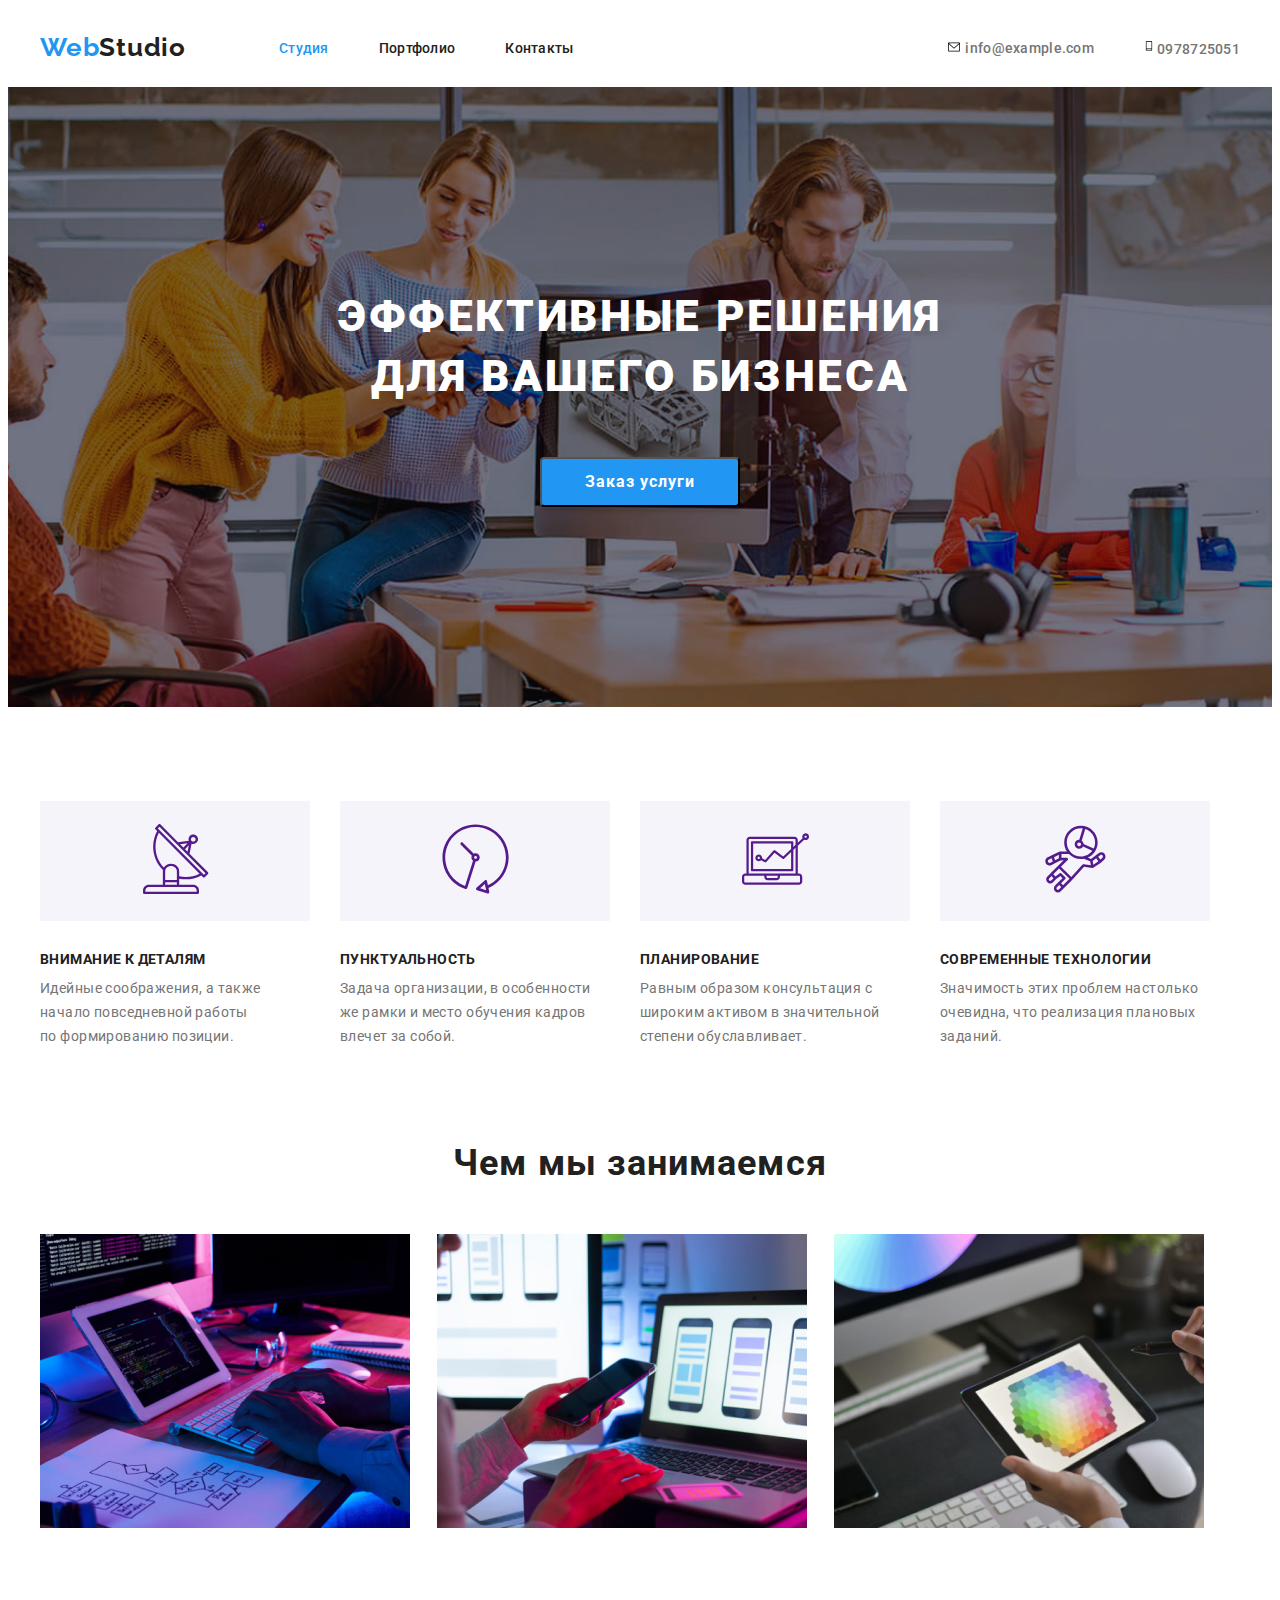
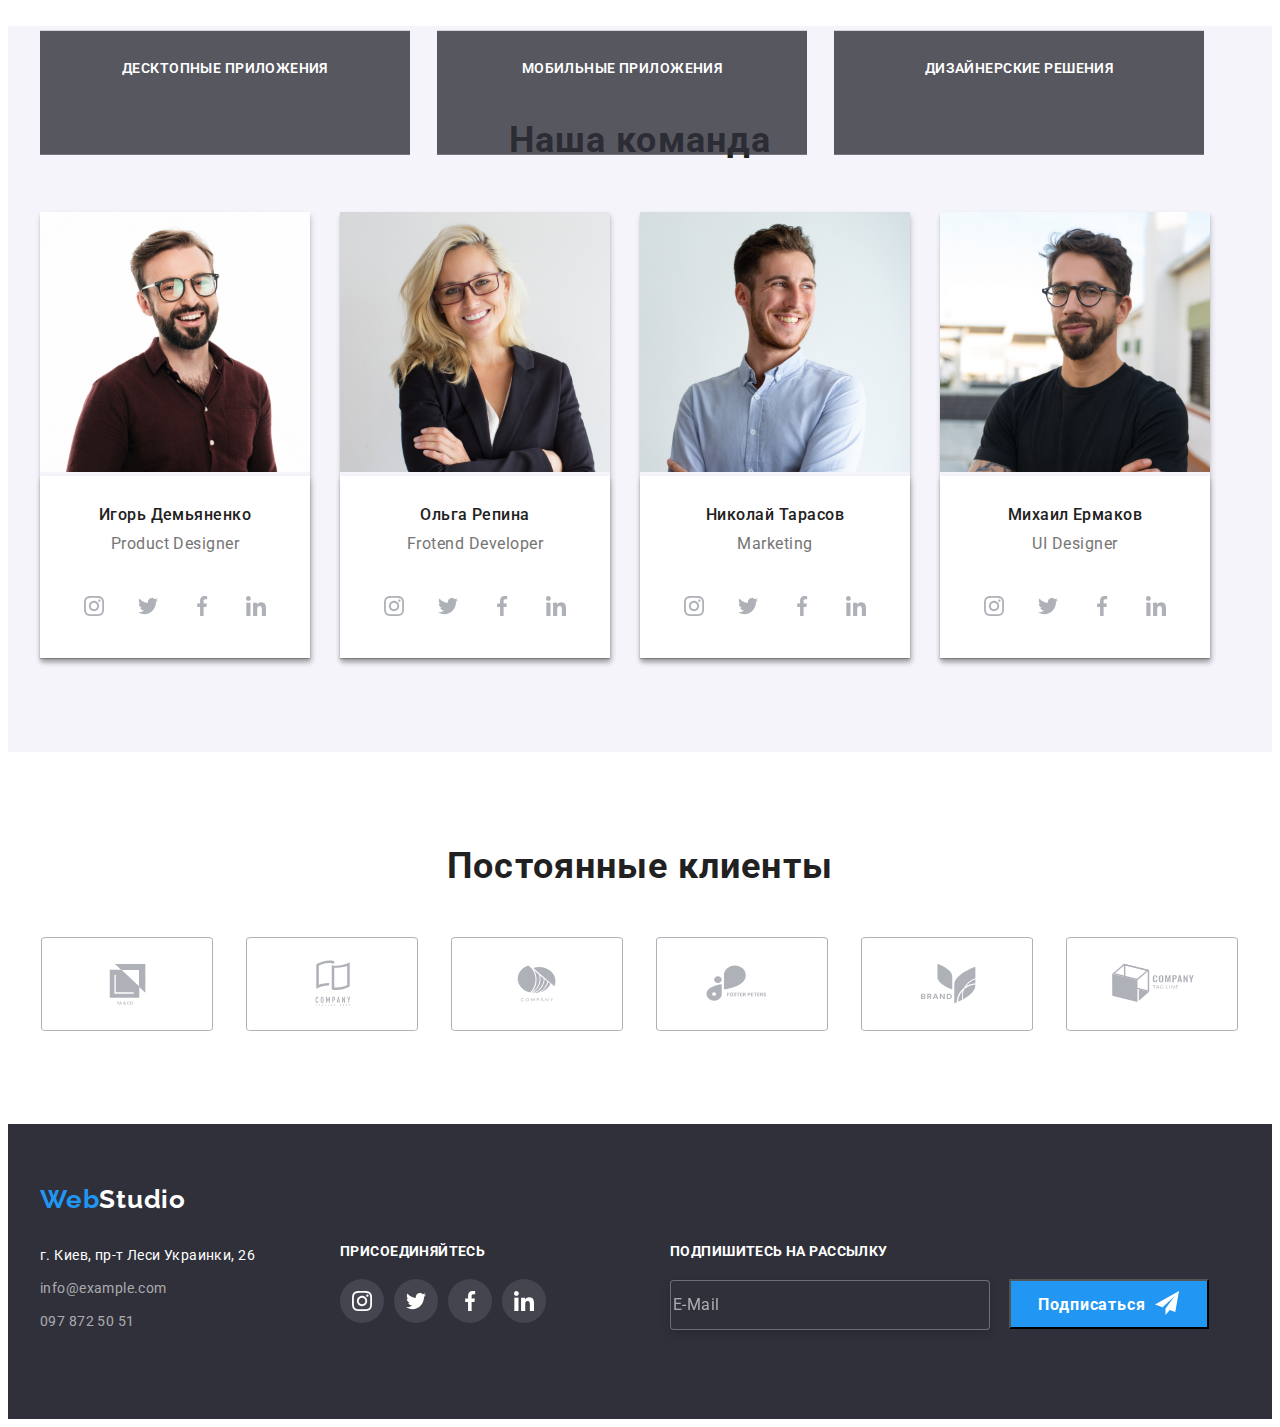
==== commit b989d547: "v002" ====
--- a/index.html
+++ b/index.html
@@ -4,7 +4,7 @@
     <meta charset="UTF-8">
     <meta http-equiv="X-UA-Compatible" content="IE=edge">
     <meta name="viewport" content="width=device-width, initial-scale=1.0">
-    <title>HomeWork5.v07|Main</title>
+    <title>HomeWork6.v00|Main</title>
     <link rel="preconnect" href="https://fonts.googleapis.com">
     <link rel="preconnect" href="https://fonts.gstatic.com" crossorigin>
     <link href="https://fonts.googleapis.com/css2?family=Raleway:wght@700&family=Roboto:wght@400;500;700;900&display=swap" rel="stylesheet">
@@ -135,9 +135,9 @@
 
     <address> 
         <ul class="container-nav-foter">
-            <li><a href="https://goo.gl/maps/wMssc7S66yAjxJLt8" target="_blank" rel="noopen nofollow noreferrer" class="footer-text-address">г. Киев, пр-т Леси Украинки, 26</a></li>
-            <li><a href="mailto:info@example.com" class="footer-text-mail">info@example.com</a></li>
-            <li><a href="tel:+380978725051" class="footer-text-tel"> 097 872 50 51</a></li>
+            <li class="nav-foter-item"><a href="https://goo.gl/maps/wMssc7S66yAjxJLt8" target="_blank" rel="noopen nofollow noreferrer" class="footer-text-address">г. Киев, пр-т Леси Украинки, 26</a></li>
+            <li class="nav-foter-item"><a href="mailto:info@example.com" class="footer-text-mail">info@example.com</a></li>
+            <li class="nav-foter-item"><a href="tel:+380978725051" class="footer-text-tel"> 097 872 50 51</a></li>
         </ul>  
     </address>
 
@@ -150,15 +150,136 @@
                 <li class="footer-social-media-item"><a href="" class="footer-social-media-link">       <svg width="20" height="20"><use href="./images/icons.svg#icon-social-network-twitter" ></use></svg></a></li>
                 <li class="footer-social-media-item"><a href="" class="footer-social-media-link">       <svg width="20" height="20"><use href="./images/icons.svg#icon-social-network-facebook"  ></use></svg></a></li>
                 <li class="footer-social-media-item"><a href="" class="footer-social-media-link">       <svg width="20" height="20"><use href="./images/icons.svg#icon-social-network-linkedin"  ></use></svg></a></li> 
-            </ul>
+             </ul>
          </div>   
     </section>
+
+<section class="footer-subscribe">
+<form>
+    <div  class="form-field">
+        <label for="footer-form-email"class="footer-form-label">Подпишитесь на рассылку</label> 
+      
+        <input 
+        type="email"
+        name="footer-form-mail"
+        class="footer-form-input"
+        required id="footer-form-email"
+        placeholder="E-Mail"
+        />
+        <button type ="submit" class="footer-submit-btn">Подписаться</button>
+        <svg class="footer-form-send"width="24" height="24"><use href="./images/icons.svg#icon-footer-send"  ></use></svg>
+ 
+
+        
+       </div>
+
+     
+       
+
+
+   
+</form>
+</section>
+
+
  </footer>
+ 
+ 
  <div class="backdrop is-hidden" data-modal>
     <div class="modal">
       <button type="button" class="modal-close-btn" data-modal-close>
-        X
+        <svg class="modal-close-icon" width="12" height="12">
+            <use href="./images/icons.svg#icon-close-btn"></use>
+          </svg>
       </button>
+
+     <p class="modal-title">Оставьте свои данные, мы Вам перезвоним</p> 
+ 
+ 
+     <form class="modal-form">
+
+        <div class="form-field">
+            <label for="user-name" class="modal-label">Имя*</label>
+            <span class="modal-input-wrap">
+              <input
+                type="text"
+                name="user-name"
+                class="modal-input"
+                id="user-name"
+              />
+              <svg class="modal-icon" width="18" height="18">
+                <use href="./images/icons.svg#icon-form-name"></use>
+              </svg>
+            </span>
+          </div>
+
+    <div  class="form-field">
+         <label for="user-tel"   class="modal-label">Телефон</label>
+         <span class="modal-input-wrap">
+          <input 
+          type="tel"
+          name="user-tel"
+          class="modal-input"
+          required id="user-tel"
+          />
+
+          <svg class="modal-icon" width="18" height="18">
+            <use href="./images/icons.svg#icon-form-phone"></use>
+        </svg>
+</span>
+   </div>
+   
+   <div  class="form-field">
+        <label for="modal-email"class="modal-label">Почта</label> 
+        <span class="modal-input-wrap">
+        <input 
+        type="email"
+        name="user-mail"
+        class="modal-input"
+        required id="modal-email"
+        />
+        <svg class="modal-icon" width="18" height="18">
+            <use href="./images/icons.svg#icon-form-email"></use>
+        </svg>
+        </span>
+    </div>
+
+   
+    <div  class="form-field">
+        <label for="user-text"  class="modal-label">Коментарии</label>
+       <textarea
+       name = "user-text"
+       id="user-text"
+       class="modal-text1" 
+       placeholder="Введите текст"
+       ></textarea> 
+   </div> 
+
+    <div class="form-field">
+        <input
+          type="checkbox"
+          class="modal-check visually-hidden"
+          id="modal-check"
+          name="modal-check"
+        />
+        <label for="modal-check" class="modal-check-text"
+          ><span
+            ><svg class="modal-check-icon" width="15" height="16">
+              <use href="./images/icons.svg#icon-form-check"></use>
+            </svg>
+          </span>       
+          <a class="modal-check-t1">Соглашаюсь с рассылкой и принимаю </a> <a class="modal-check-t2" >Условия договора</a></label
+        >
+      </div>
+        
+        
+
+        
+    <button type ="submit" class="modal-submit-btn">Отправить</button>
+        
+       
+
+     </form>
     </div>
 
 
--- a/css/index-styles.css
+++ b/css/index-styles.css
@@ -574,12 +574,6 @@
 
 } 
 
-
-
-
-
-
-
 /*----------------->FOOTER<----------------------*/
 .footer-logo-web {
     font-family: Raleway;
@@ -619,6 +613,10 @@
     text-decoration: none;
 
    
+}
+
+.nav-foter-item{
+    margin-top: 9px;
 }
 
 .footer-text-mail {
@@ -723,6 +721,75 @@
     background-color: #2196F3;
 }
 
+/*subscribe*/
+
+.footer-subscribe {
+    margin-top: -80px;
+    margin-left: 630px;
+   }
+
+.footer-form-label {
+    font-family: Roboto;
+font-style: normal;
+font-weight: bold;
+font-size: 14px;
+line-height: 16px;
+letter-spacing: 0.03em;
+text-transform: uppercase;
+display:block;
+color: #FFFFFF;
+
+padding-bottom: 20px;
+}
+
+.footer-form-send{
+    margin-left: 485px;
+    margin-top: -85px;
+}
+
+
+.footer-form-input{
+    width: 320px;
+    height: 50px;
+    border: 1px solid rgba(255, 255, 255, 0.3);
+box-sizing: border-box;
+filter: drop-shadow(0px 4px 4px rgba(0, 0, 0, 0.15));
+border-radius: 4px;
+background: #2F303A;
+
+}
+
+.footer-form-input::placeholder {
+    font-family: Roboto;
+    font-style: normal;
+    font-weight: normal;
+    font-size: 16px;
+    line-height: 20px;
+    /* identical to box height, or 125% */
+    
+    display: flex;
+    align-items: center;
+    letter-spacing: 0.03em;
+    
+    color: rgba(255, 255, 255, 0.6);
+}
+
+ 
+
+.footer-submit-btn {
+    width: 200px;
+    height: 50px;
+    font-family: Roboto;
+font-style: normal;
+font-weight: bold;
+font-size: 16px;
+letter-spacing: 0.06em;
+color: #FFFFFF;
+background: #2196F3;
+margin-left: 15px;
+
+padding-right: 40px;
+}
 
 /**ModalWindows**/
 
@@ -740,7 +807,8 @@
   }
   
   .modal {
-    width: 500px;
+    width: 528px;
+    height: 581px;
     min-height: 500px;
     background-color: #ffffff;
     border-radius: 10px;
@@ -760,10 +828,308 @@
     position: absolute;
     top: 10px;
     right: 10px;
+    transition: color 300ms linear, fill 300ms linear, outline 300ms linear;
   }
   
   .is-hidden {
     opacity: 0;
     pointer-events: none;
     visibility: hidden;
-  }+  }
+
+
+/*  
+.modal-close-btn:hover,
+.modal-close-btn:focus{
+    fill: #FFFFFF;
+    color:  #2196F3;
+    outline: 2px solid #2196F3;
+     
+}
+
+*/
+
+  /****/
+
+ /**Modal button**/ 
+.modal-submit-btn {
+ 
+    width: 200px;
+    height: 50px;
+    margin-top: 20px;
+    margin-left: 164px;
+    margin-right: 164px;
+    margin-bottom: 45px;
+
+    background: #188CE8;
+ 
+    border-radius: 4px;
+    color:#ffffff;
+    outline:none;
+    
+
+    display: flex;
+align-items: center;
+text-align: center;
+letter-spacing: 0.06em;
+padding-top: 10px;
+padding-left: 56px;
+padding-right: 56px;
+padding-bottom: 10px;
+
+}
+
+.footer-form-send{
+    position: relative;
+    overflow: visible;
+    margin-bottom: 30px;
+    margin-right: 30px;
+}
+
+
+/*Modal title */
+.modal-title{
+    padding-top: 40px;
+    padding-left: 40px;
+    padding-right: 40px;
+    font-family: Roboto;
+    font-style: normal;
+    font-weight: bold;
+    font-size: 20px;
+    text-align: center;
+    letter-spacing: 0.03em;
+        margin-bottom: 20px;
+            font-size: 18px;
+        font-weight: 700;
+        line-height: 1.3;
+        color: #303030;
+  }
+
+
+
+.modal-text{
+   
+    padding-top: 10px;
+    padding-right: 10px;
+    padding-left: 10px;
+    padding-bottom: 10px;
+    width: 448px;
+   
+    margin-left: 40px;
+    margin-right: 40px;
+
+
+    font-family: Roboto;
+font-style: normal;
+font-weight: normal;
+font-size: 12px;
+line-height: 14px;
+/* identical to box height */
+
+letter-spacing: 0.01em;
+
+color: #757575;
+margin-bottom: 10px;
+
+
+
+/*border: 1px solid rgba(33, 33, 33, 0.2);
+box-sizing: border-box;
+border-radius: 1px;
+
+transition: color 300ms linear, border-color 300ms linear, fill 300ms linear, border 300ms linear;
+*/
+}
+
+.modal-text1 {
+
+font-family: Roboto;
+font-style: normal;
+font-weight: normal;
+font-size: 12px;
+line-height: 14px;
+letter-spacing: 0.01em;
+color: #757575;
+ 
+
+    
+    padding-top: 10px;
+    padding-right: 10px;
+    padding-left: 10px;
+    padding-bottom: 10px;
+    width: 448px;
+    height: 120px;
+    margin-left: 40px;
+    margin-right: 40px;
+    border: 1px solid rgba(33, 33, 33, 0.2);
+box-sizing: border-box;
+border-radius: 4px;
+resize: none;
+outline: none;
+transition: color 300ms linear, border-color 300ms linear, fill 300ms linear, border 300ms linear;
+}
+
+
+.modal-text::placeholder,
+.modal-text1::placeholder {
+    font-family: Roboto;
+    font-style: normal;
+    font-weight: normal;
+    font-size: 14px;
+    line-height: 16px;
+    letter-spacing: 0.01em;
+    
+ 
+    color: rgba(117, 117, 117, 0.5);  
+}
+
+
+  /**/
+
+  
+  .modal-input-wrap {
+    position: relative;
+    display: block;
+    
+  }
+  
+  .form-field {
+    margin-bottom: 10px;
+    transition: color 300ms linear, fill 300ms linear, border-color 300ms linear;
+
+}
+  
+  .modal-input {
+    width: 448px;
+    height: 40px;
+    padding-left: 30px;
+    margin-left: 40px;
+    margin-right: 40px;
+    border: 1px solid rgba(33, 33, 33, 0.2);
+box-sizing: border-box;
+border-radius: 4px;
+transition: color 300ms linear, border-color 300ms linear, fill 300ms linear, border 300ms linear;
+   } 
+   
+.modal-label {
+margin-top: 10px;
+margin-left: 40px; 
+}
+
+  
+  .modal-icon {
+    position: absolute;
+    left: 45px;
+    top: 50%;
+    transform: translateY(-50%);
+    transition: color 300ms linear, fill 300ms linear, border-color 300ms linear;
+  }
+  
+
+  
+
+  
+    .modal-check{
+      margin-left: 40px;
+  }
+ 
+
+.modal-check-text span{
+ 
+
+    border: 1px solid rgba(33, 33, 33, 0.2);
+    
+    
+    border-radius: 2px;
+  margin-left: 40px;
+  
+}
+.modal-check-t1{
+    padding-left: 12px;
+    margin-bottom: 20px;
+    
+    font-family: Roboto;
+font-style: normal;
+font-weight: normal;
+font-size: 14px;
+line-height: 24px;
+/* identical to box height, or 171% */
+
+letter-spacing: 0.03em;
+
+color: #757575;
+}
+.modal-check-t2{
+    font-family: Roboto;
+font-style: normal;
+font-weight: normal;
+font-size: 14px;
+line-height: 24px;
+text-decoration: underline;
+/* identical to box height, or 171% */
+
+letter-spacing: 0.03em;
+
+color: #2196F3;
+}
+
+.modal-check-icon {
+    fill: transparent;
+  }
+  
+  .modal-check:checked + .modal-check-text > span {
+
+    border: none;
+  }
+  
+  /*Check box*/
+  .modal-check:checked + .modal-check-text svg {
+    fill: #2196F3;
+   
+
+  }
+
+.visually-hidden {
+    position: absolute;
+    white-space: nowrap;
+    width: 1px;
+    height: 1px;
+    overflow: hidden;
+    border: 0;
+    padding: 0;
+    clip: rect(0 0 0 0);
+    clip-path: inset(50%);
+    margin: -1px;
+  }
+  
+  
+  .form-field:focus,
+  .form-field:hover,
+  .modal-icon:focus,
+  .modal-icon:hover{
+    border-color:#2196F3;
+    fill: #2196F3; 
+    color:  #2196F3;
+    outline:none;
+  }
+
+  .modal-input:focus,
+  .modal-input:hover,
+  .modal-text:hover,
+  .modal-text:focus
+  .modal-text1:hover,
+  .modal-text1:focus {
+   border-color:#2196F3;
+    fill: #2196F3; 
+    color:  #2196F3;
+    border: 2px solid #2196F3; 
+    outline:none;
+
+  }
+ 
+
+/*
+  
+transition: color 300ms linear, fill 300ms linear, border-color 300ms linear;
+transition: color 300ms linear, border-color 300ms linear, fill 300ms linear, border 300ms linear;  
+  **/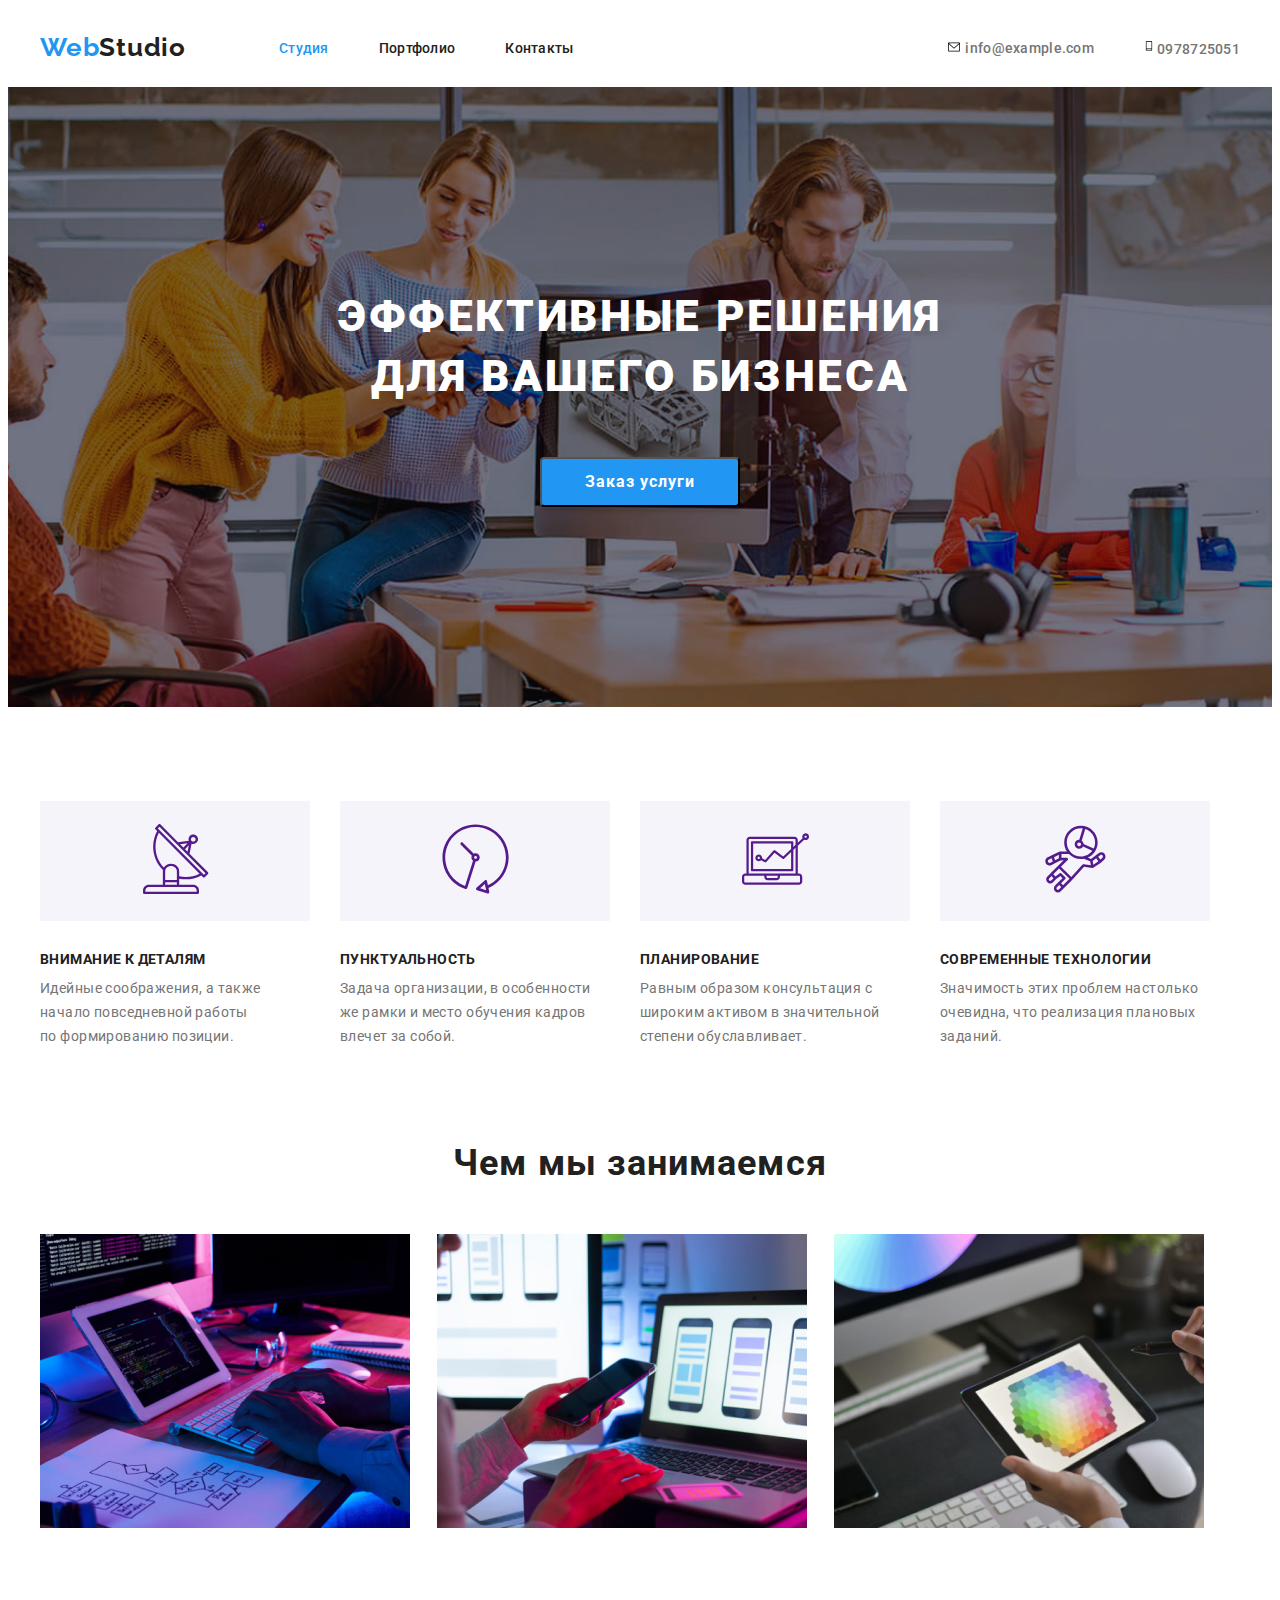
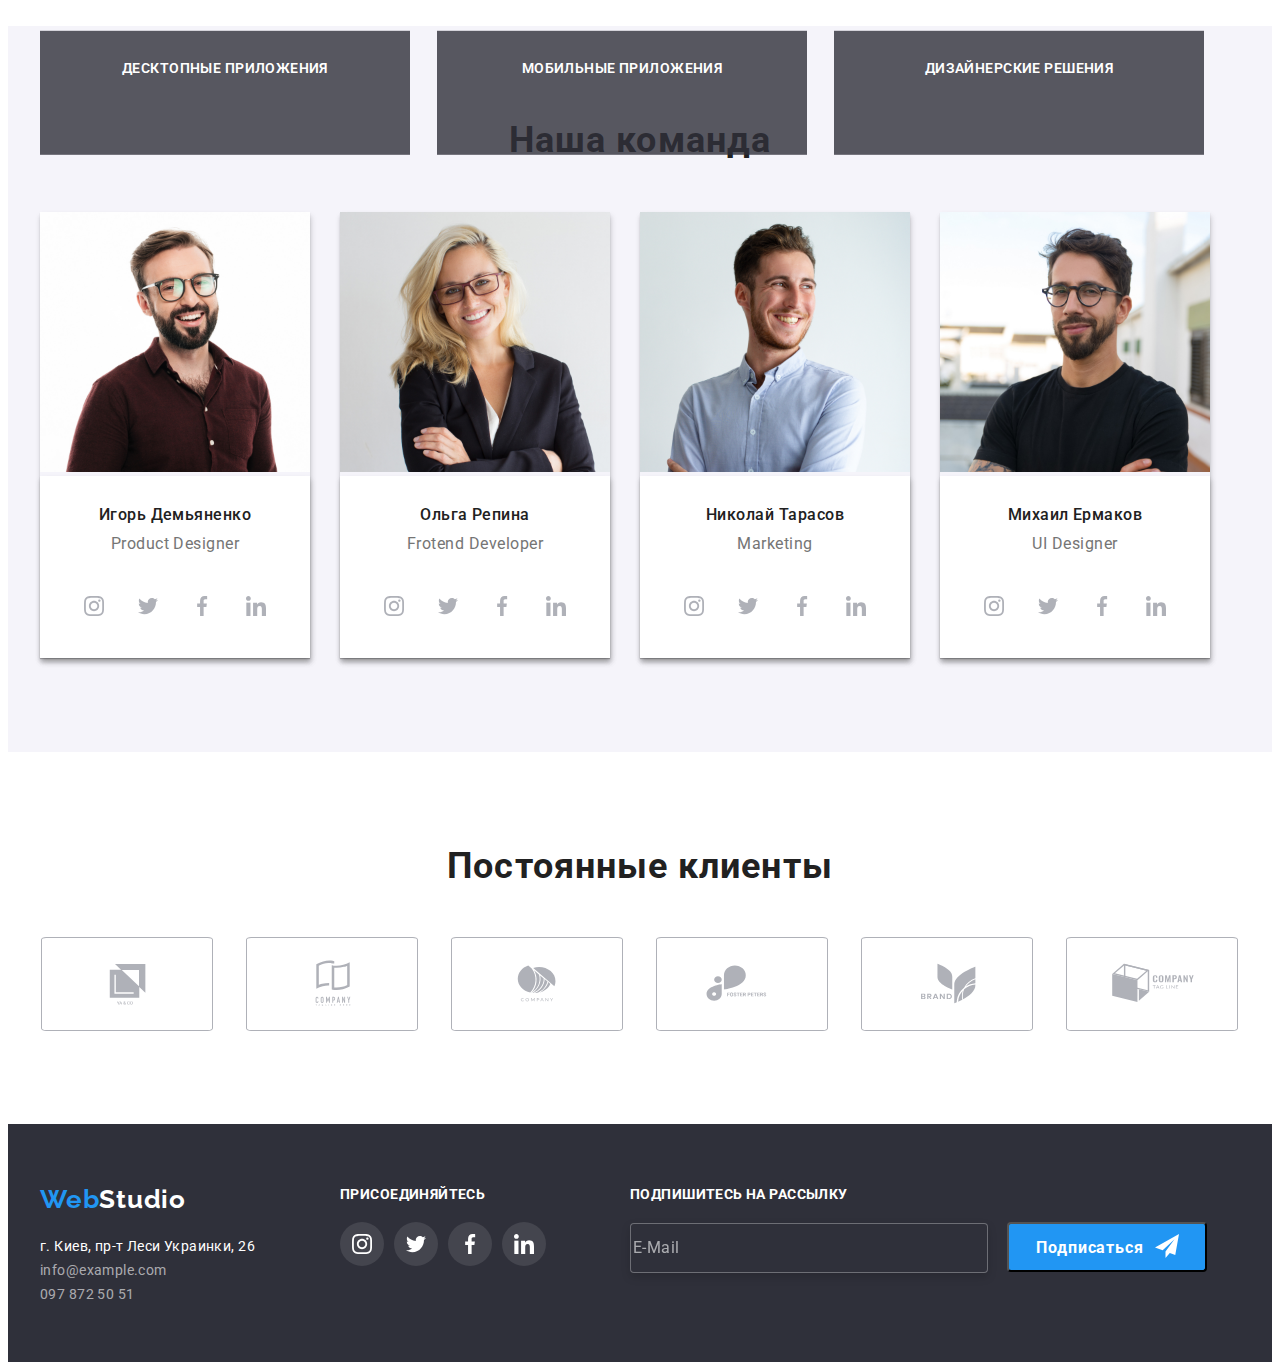
==== commit a0385e1f: "v.05" ====
--- a/index.html
+++ b/index.html
@@ -4,7 +4,7 @@
     <meta charset="UTF-8">
     <meta http-equiv="X-UA-Compatible" content="IE=edge">
     <meta name="viewport" content="width=device-width, initial-scale=1.0">
-    <title>HomeWork6.v00|Main</title>
+    <title>HomeWork6.v05|Main</title>
     <link rel="preconnect" href="https://fonts.googleapis.com">
     <link rel="preconnect" href="https://fonts.gstatic.com" crossorigin>
     <link href="https://fonts.googleapis.com/css2?family=Raleway:wght@700&family=Roboto:wght@400;500;700;900&display=swap" rel="stylesheet">
@@ -135,9 +135,9 @@
 
     <address> 
         <ul class="container-nav-foter">
-            <li class="nav-foter-item"><a href="https://goo.gl/maps/wMssc7S66yAjxJLt8" target="_blank" rel="noopen nofollow noreferrer" class="footer-text-address">г. Киев, пр-т Леси Украинки, 26</a></li>
-            <li class="nav-foter-item"><a href="mailto:info@example.com" class="footer-text-mail">info@example.com</a></li>
-            <li class="nav-foter-item"><a href="tel:+380978725051" class="footer-text-tel"> 097 872 50 51</a></li>
+            <li class="nav-foter-it"><a href="https://goo.gl/maps/wMssc7S66yAjxJLt8" target="_blank" rel="noopen nofollow noreferrer" class="footer-text-address">г. Киев, пр-т Леси Украинки, 26</a></li>
+            <li class="nav-foter-it"><a href="mailto:info@example.com" class="footer-text-mail">info@example.com</a></li>
+            <li class="nav-foter-it"><a href="tel:+380978725051" class="footer-text-tel"> 097 872 50 51</a></li>
         </ul>  
     </address>
 
@@ -196,8 +196,8 @@
      <p class="modal-title">Оставьте свои данные, мы Вам перезвоним</p> 
  
  
-     <form class="modal-form">
-
+
+<form>
         <div class="form-field">
             <label for="user-name" class="modal-label">Имя*</label>
             <span class="modal-input-wrap">
@@ -255,6 +255,8 @@
        ></textarea> 
    </div> 
 
+ 
+    
     <div class="form-field">
         <input
           type="checkbox"
@@ -264,15 +266,15 @@
         />
         <label for="modal-check" class="modal-check-text"
           ><span
-            ><svg class="modal-check-icon" width="15" height="16">
+            ><svg class="modal-check-icon" width="16" height="15">
               <use href="./images/icons.svg#icon-form-check"></use>
             </svg>
-          </span>       
-          <a class="modal-check-t1">Соглашаюсь с рассылкой и принимаю </a> <a class="modal-check-t2" >Условия договора</a></label
+          </span>
+          Соглашаюсь с рассылкой и принимаю <p class=" modal-check-text1">  Условия договора</p></label
         >
       </div>
         
-        
+ 
 
         
     <button type ="submit" class="modal-submit-btn">Отправить</button>
--- a/css/index-styles.css
+++ b/css/index-styles.css
@@ -659,7 +659,7 @@
 
 /*Social media*/
 .footer-social-media {
-    margin-top: -90px;
+    margin-top: -120px;
     padding-left: 300px;
     align-items:baseline;           
 }
@@ -725,7 +725,7 @@
 
 .footer-subscribe {
     margin-top: -80px;
-    margin-left: 630px;
+    margin-left: 590px;
    }
 
 .footer-form-label {
@@ -743,19 +743,21 @@
 }
 
 .footer-form-send{
-    margin-left: 485px;
+    margin-left: 525px;
     margin-top: -85px;
 }
 
 
 .footer-form-input{
-    width: 320px;
+    width: 358px;
     height: 50px;
     border: 1px solid rgba(255, 255, 255, 0.3);
 box-sizing: border-box;
 filter: drop-shadow(0px 4px 4px rgba(0, 0, 0, 0.15));
 border-radius: 4px;
 background: #2F303A;
+color:#ffffff;
+font-style: 12px;
 
 }
 
@@ -789,6 +791,8 @@
 margin-left: 15px;
 
 padding-right: 40px;
+outline:none;
+border-radius: 4px;
 }
 
 /**ModalWindows**/
@@ -829,6 +833,7 @@
     top: 10px;
     right: 10px;
     transition: color 300ms linear, fill 300ms linear, outline 300ms linear;
+    fill: #188CE8;
   }
   
   .is-hidden {
@@ -852,32 +857,7 @@
   /****/
 
  /**Modal button**/ 
-.modal-submit-btn {
- 
-    width: 200px;
-    height: 50px;
-    margin-top: 20px;
-    margin-left: 164px;
-    margin-right: 164px;
-    margin-bottom: 45px;
-
-    background: #188CE8;
- 
-    border-radius: 4px;
-    color:#ffffff;
-    outline:none;
-    
-
-    display: flex;
-align-items: center;
-text-align: center;
-letter-spacing: 0.06em;
-padding-top: 10px;
-padding-left: 56px;
-padding-right: 56px;
-padding-bottom: 10px;
-
-}
+
 
 .footer-form-send{
     position: relative;
@@ -920,39 +900,53 @@
 
 
     font-family: Roboto;
-font-style: normal;
-font-weight: normal;
-font-size: 12px;
-line-height: 14px;
-/* identical to box height */
-
-letter-spacing: 0.01em;
-
-color: #757575;
-margin-bottom: 10px;
-
-
-
-/*border: 1px solid rgba(33, 33, 33, 0.2);
-box-sizing: border-box;
-border-radius: 1px;
-
-transition: color 300ms linear, border-color 300ms linear, fill 300ms linear, border 300ms linear;
-*/
-}
+    font-style: normal;
+    font-weight: normal;
+    font-size: 12px;
+    line-height: 14px;
+    /* identical to box height */
+    
+    letter-spacing: 0.01em;
+    
+    color: #757575;
+}
+
+.modal-label{
+    font-family: Roboto;
+    font-style: normal;
+    font-weight: normal;
+    font-size: 12px;
+    line-height: 14px;
+    /* identical to box height */
+    
+    letter-spacing: 0.01em;
+    
+    color: #757575;
+}
+.modal-input {
+    font-family: Roboto;
+    font-style: normal;
+    font-weight: normal;
+    font-size: 12px;
+    line-height: 14px;
+    /* identical to box height */
+    
+    letter-spacing: 0.01em;
+    
+    color: #757575;
+}
+
+ 
 
 .modal-text1 {
 
-font-family: Roboto;
-font-style: normal;
-font-weight: normal;
-font-size: 12px;
-line-height: 14px;
-letter-spacing: 0.01em;
-color: #757575;
- 
-
-    
+    font-family: Roboto;
+    font-style: normal;
+    font-weight: normal;
+    font-size: 12px;
+    line-height: 14px;
+    letter-spacing: 0.01em;
+    color: #757575;
     padding-top: 10px;
     padding-right: 10px;
     padding-left: 10px;
@@ -975,12 +969,11 @@
     font-family: Roboto;
     font-style: normal;
     font-weight: normal;
-    font-size: 14px;
+    font-size: 12px;
     line-height: 16px;
     letter-spacing: 0.01em;
-    
- 
-    color: rgba(117, 117, 117, 0.5);  
+     color: rgba(117, 117, 117, 0.5);
+      fill: #2196F3;  
 }
 
 
@@ -1024,15 +1017,6 @@
     transform: translateY(-50%);
     transition: color 300ms linear, fill 300ms linear, border-color 300ms linear;
   }
-  
-
-  
-
-  
-    .modal-check{
-      margin-left: 40px;
-  }
- 
 
 .modal-check-text span{
  
@@ -1047,7 +1031,6 @@
 .modal-check-t1{
     padding-left: 12px;
     margin-bottom: 20px;
-    
     font-family: Roboto;
 font-style: normal;
 font-weight: normal;
@@ -1073,10 +1056,7 @@
 color: #2196F3;
 }
 
-.modal-check-icon {
-    fill: transparent;
-  }
-  
+
   .modal-check:checked + .modal-check-text > span {
 
     border: none;
@@ -1128,8 +1108,110 @@
   }
  
 
-/*
-  
-transition: color 300ms linear, fill 300ms linear, border-color 300ms linear;
-transition: color 300ms linear, border-color 300ms linear, fill 300ms linear, border 300ms linear;  
-  **/+ 
+
+
+
+  .modal-check-text {
+    font-family: Roboto;
+    font-style: normal;
+    font-weight: normal;
+    font-size: 14px;
+    line-height: 24px;
+    /* identical to box height, or 171% */
+    
+    letter-spacing: 0.03em;
+    
+    color: #757575;
+    display: flex;
+    align-items: center;
+  }
+  
+  
+  .modal-check-text1 {
+    font-family: Roboto;
+    font-style: normal;
+    font-weight: normal;
+    font-size: 14px;
+    line-height: 24px;
+    /* identical to box height, or 171% */
+    
+    letter-spacing: 0.03em;
+    
+    color: #2196F3;
+    display: flex;
+    align-items: center;
+    text-decoration:underline;
+    padding-left: 10px;
+  }
+
+  .modal-check-text span {
+    width: 16px;
+    height: 15px;
+    border: 2px solid #000000;
+    border-radius: 2px;
+    margin-right: 5px;
+    display: flex;
+    align-items: center;
+    justify-content: center;
+  }
+  
+  .modal-check-icon {
+    fill: transparent;
+  }
+  
+  .modal-check:checked + .modal-check-text > span {
+    background-color: var(--accent-color);
+    border: none;
+  }
+  
+  .modal-check:checked + .modal-check-text svg {
+    fill:#2196F3;
+  }
+  
+  
+
+.modal-submit-btn {
+    font-family: Roboto;
+    font-style: normal;
+    font-weight: bold;
+    font-size: 16px;
+    line-height: 30px;
+     
+     
+
+ 
+ 
+        width: 200px;
+        height: 50px;
+        margin-top: 20px;
+        margin-left: 164px;
+        margin-right: 164px;
+        margin-bottom: 45px;
+    
+        background: #188CE8;
+        outline:none;
+        border-radius: 4px;
+        color:#ffffff;
+         
+        
+    
+        display: flex;
+    align-items: center;
+    text-align: center;
+    letter-spacing: 0.06em;
+    padding-top: 10px;
+    padding-left: 56px;
+    padding-right: 56px;
+    padding-bottom: 10px;
+    
+    }
+
+
+
+
+
+
+
+
+}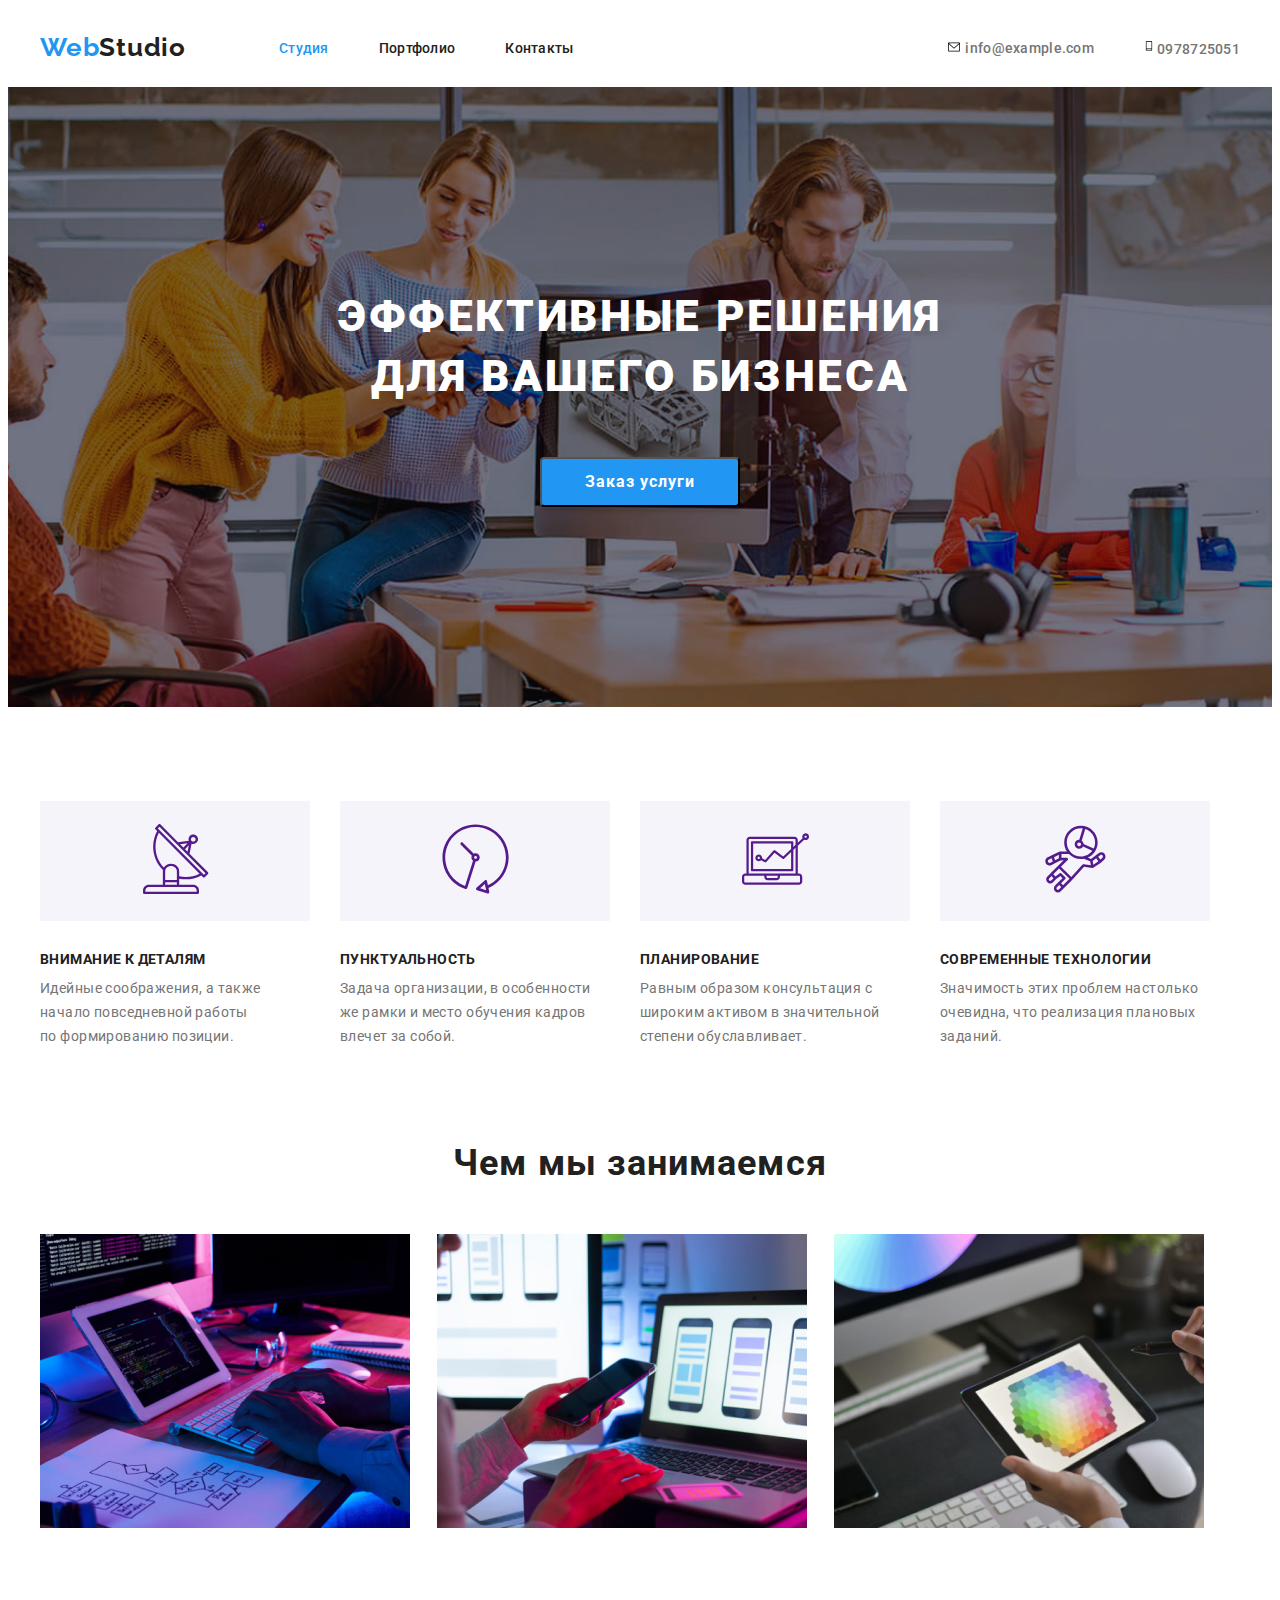
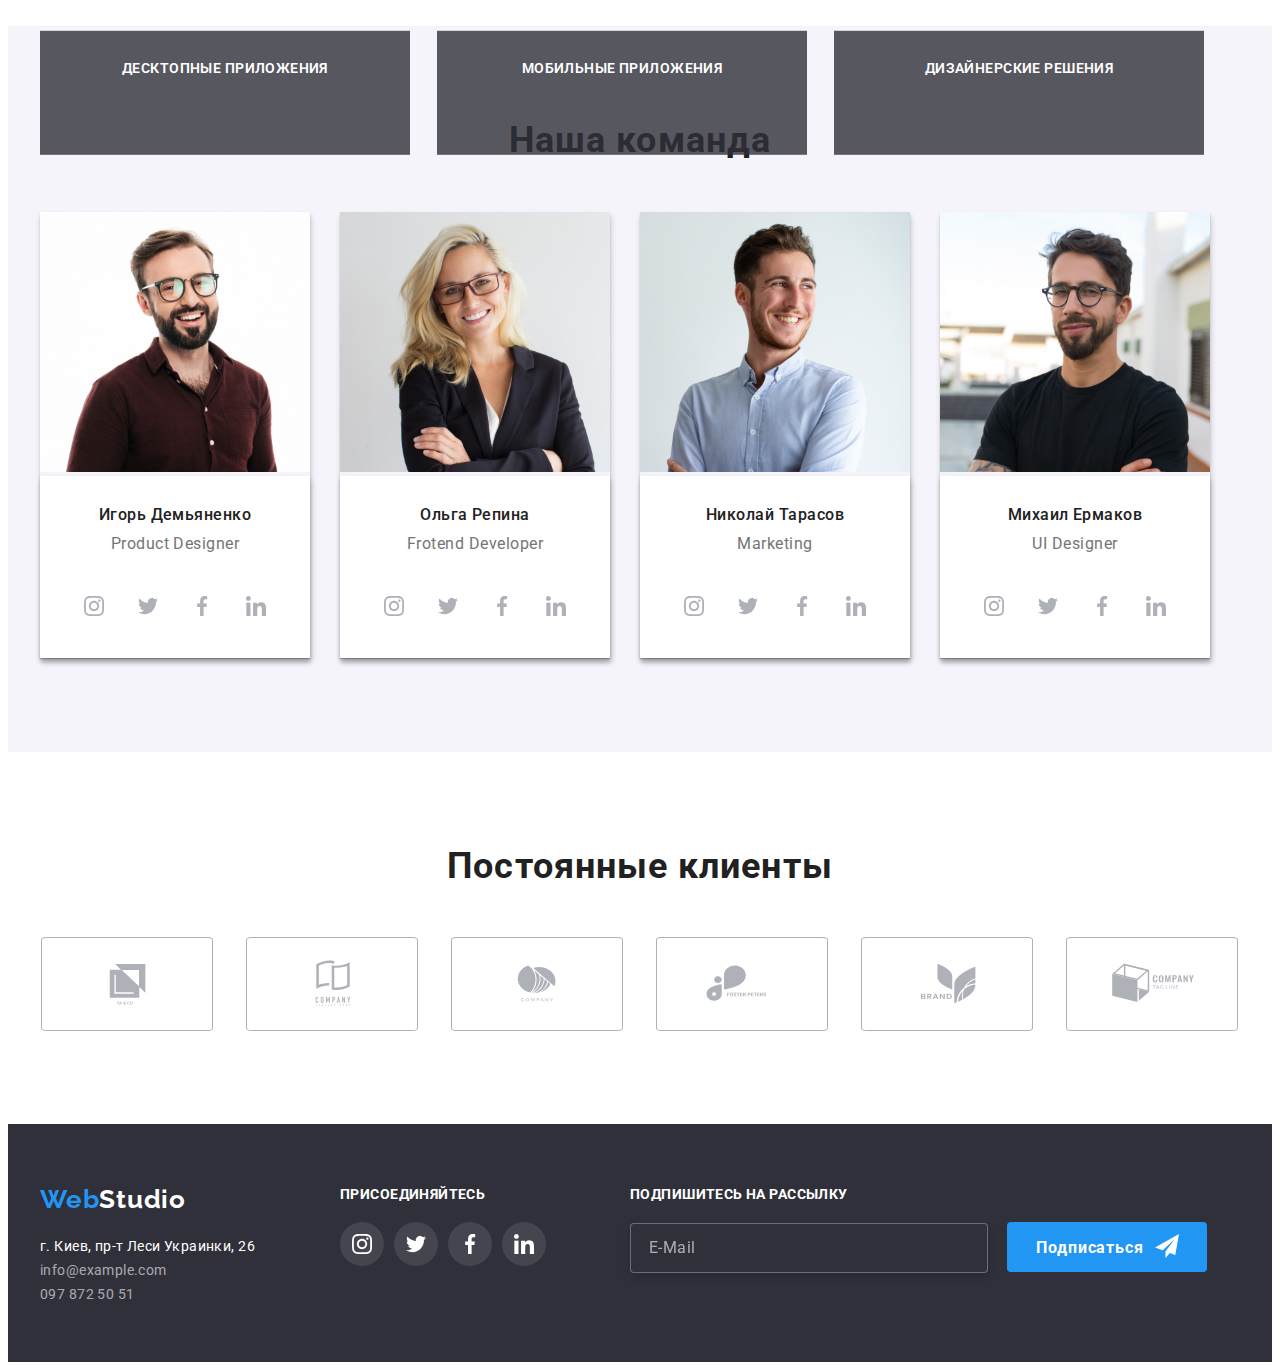
==== commit 102cc498: "v.06" ====
--- a/index.html
+++ b/index.html
@@ -188,8 +188,8 @@
  <div class="backdrop is-hidden" data-modal>
     <div class="modal">
       <button type="button" class="modal-close-btn" data-modal-close>
-        <svg class="modal-close-icon" width="12" height="12">
-            <use href="./images/icons.svg#icon-close-btn"></use>
+        <svg class="modal-close-icon" width="11" height="11">
+            <use href="./images/icons.svg#icon-close-btn1"></use>
           </svg>
       </button>
 
@@ -207,7 +207,7 @@
                 class="modal-input"
                 id="user-name"
               />
-              <svg class="modal-icon" width="18" height="18">
+              <svg class="modal-icon" width="12" height="12">
                 <use href="./images/icons.svg#icon-form-name"></use>
               </svg>
             </span>
@@ -223,7 +223,7 @@
           required id="user-tel"
           />
 
-          <svg class="modal-icon" width="18" height="18">
+          <svg class="modal-icon" width="13" height="13">
             <use href="./images/icons.svg#icon-form-phone"></use>
         </svg>
 </span>
@@ -238,7 +238,7 @@
         class="modal-input"
         required id="modal-email"
         />
-        <svg class="modal-icon" width="18" height="18">
+        <svg class="modal-icon" width="15" height="12">
             <use href="./images/icons.svg#icon-form-email"></use>
         </svg>
         </span>
@@ -247,12 +247,14 @@
    
     <div  class="form-field">
         <label for="user-text"  class="modal-label">Коментарии</label>
-       <textarea
+        <span class="modal-input-wrap">
+        <textarea
        name = "user-text"
        id="user-text"
        class="modal-text1" 
        placeholder="Введите текст"
        ></textarea> 
+       </span>
    </div> 
 
  
--- a/css/index-styles.css
+++ b/css/index-styles.css
@@ -772,6 +772,7 @@
     display: flex;
     align-items: center;
     letter-spacing: 0.03em;
+    padding-left: 16px;
     
     color: rgba(255, 255, 255, 0.6);
 }
@@ -793,6 +794,7 @@
 padding-right: 40px;
 outline:none;
 border-radius: 4px;
+border: 0;
 }
 
 /**ModalWindows**/
@@ -827,13 +829,13 @@
     width: 30px;
     height: 30px;
     border-radius: 50%;
-    border: 1px solid #999999;
+    border: 1px solid rgba(33, 33, 33, 0.2);
     background-color: transparent;
     position: absolute;
     top: 10px;
     right: 10px;
     transition: color 300ms linear, fill 300ms linear, outline 300ms linear;
-    fill: #188CE8;
+    fill: #212121;
   }
   
   .is-hidden {
@@ -843,16 +845,16 @@
   }
 
 
-/*  
+
 .modal-close-btn:hover,
 .modal-close-btn:focus{
-    fill: #FFFFFF;
-    color:  #2196F3;
-    outline: 2px solid #2196F3;
+    fill:  #2196F3;
+/*    color:  #2196F3;
+    outline: 2px solid #2196F3;*/
      
 }
 
-*/
+ 
 
   /****/
 
@@ -878,7 +880,7 @@
     font-size: 20px;
     text-align: center;
     letter-spacing: 0.03em;
-        margin-bottom: 20px;
+        margin-bottom: 12px;
             font-size: 18px;
         font-weight: 700;
         line-height: 1.3;
@@ -922,6 +924,7 @@
     letter-spacing: 0.01em;
     
     color: #757575;
+    
 }
 .modal-input {
     font-family: Roboto;
@@ -983,6 +986,7 @@
   .modal-input-wrap {
     position: relative;
     display: block;
+    margin-top: 4px;
     
   }
   
@@ -1178,11 +1182,7 @@
     font-size: 16px;
     line-height: 30px;
      
-     
-
- 
- 
-        width: 200px;
+    width: 200px;
         height: 50px;
         margin-top: 20px;
         margin-left: 164px;
@@ -1204,6 +1204,9 @@
     padding-left: 56px;
     padding-right: 56px;
     padding-bottom: 10px;
+
+    border: 0;
+  
     
     }
 
